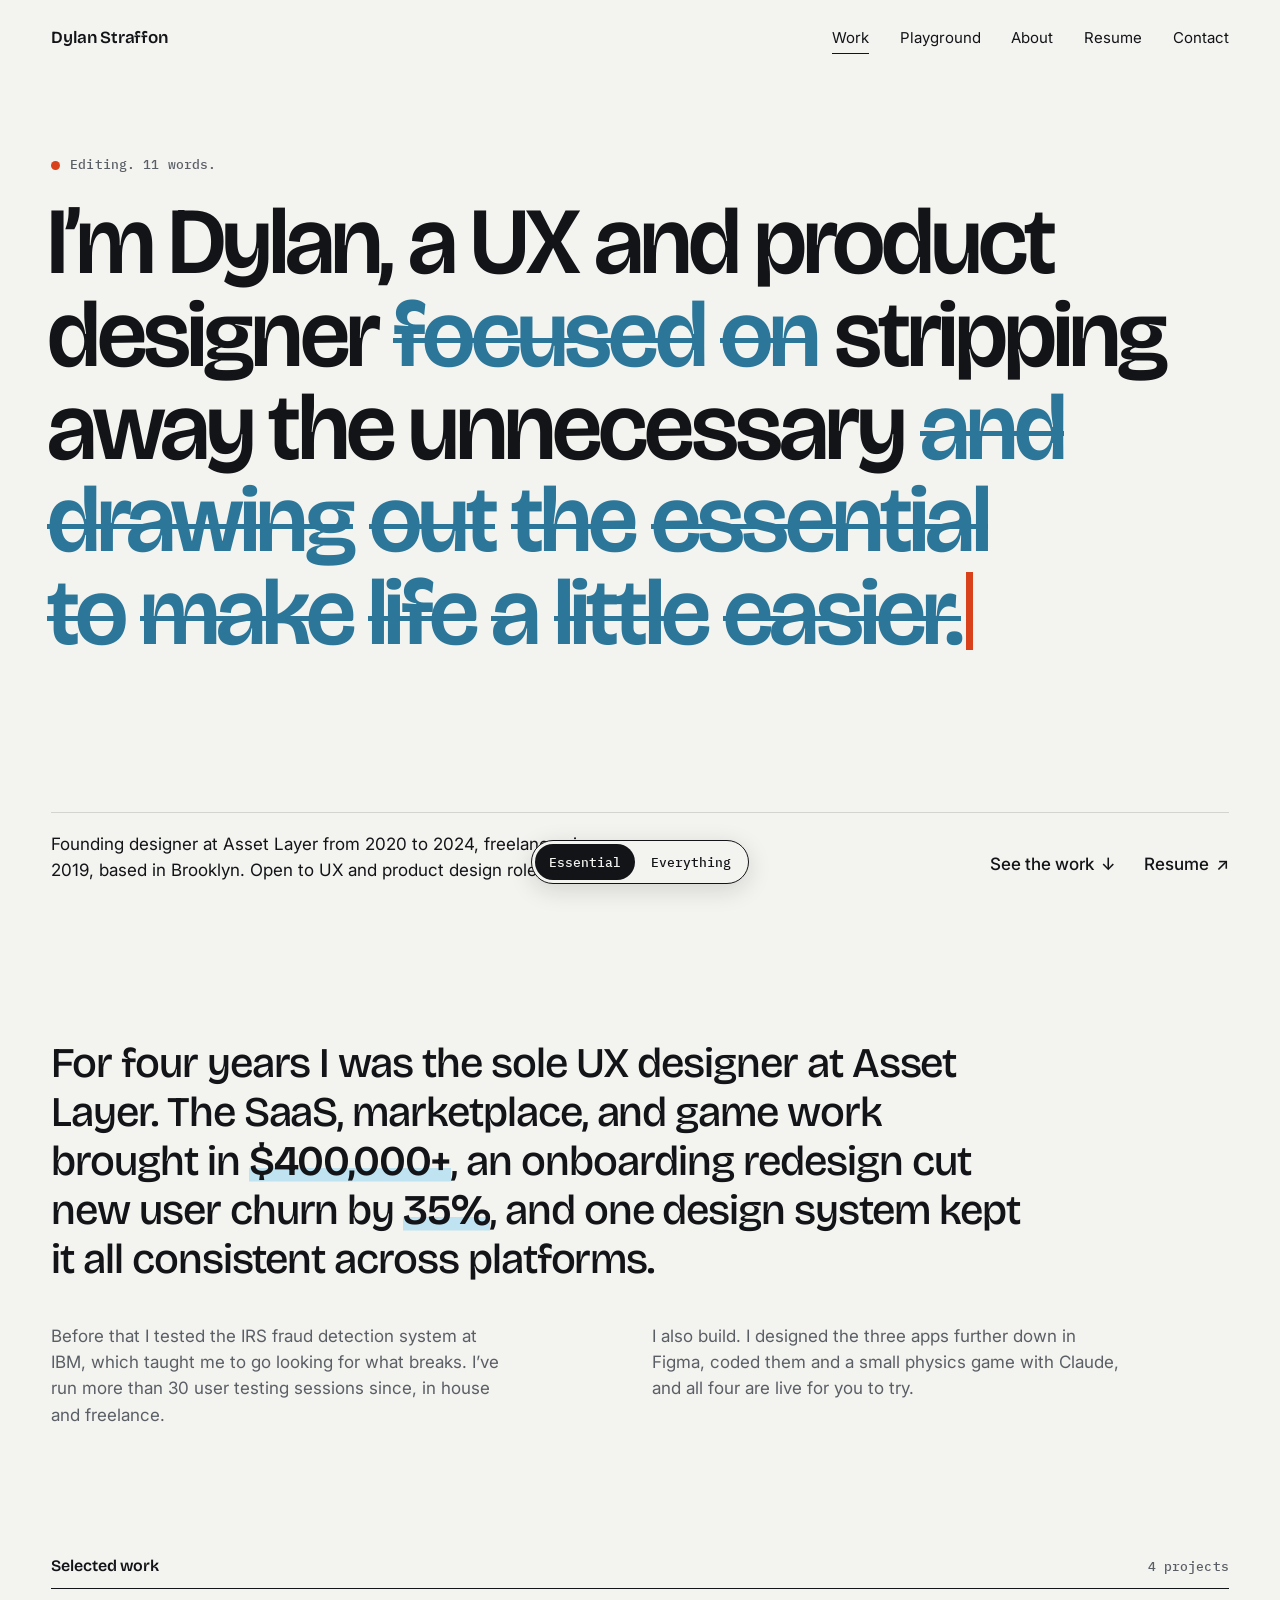
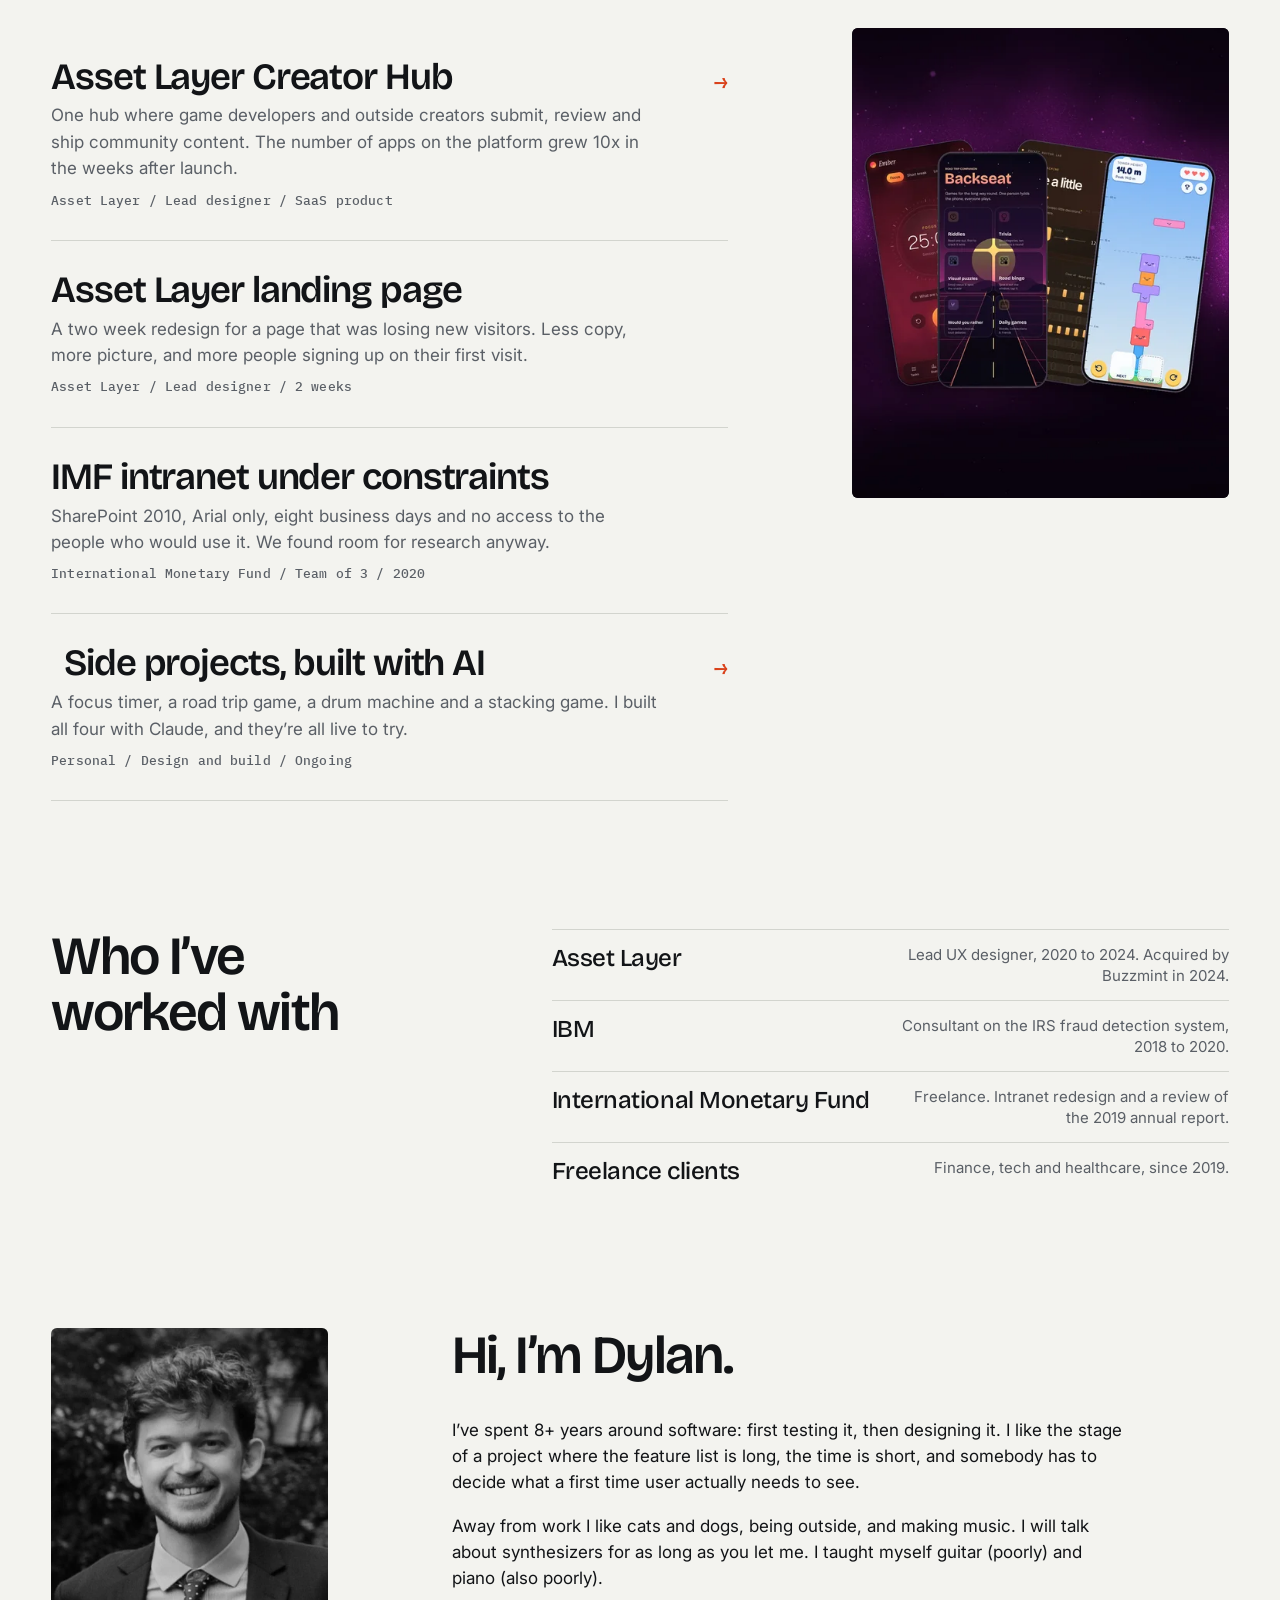
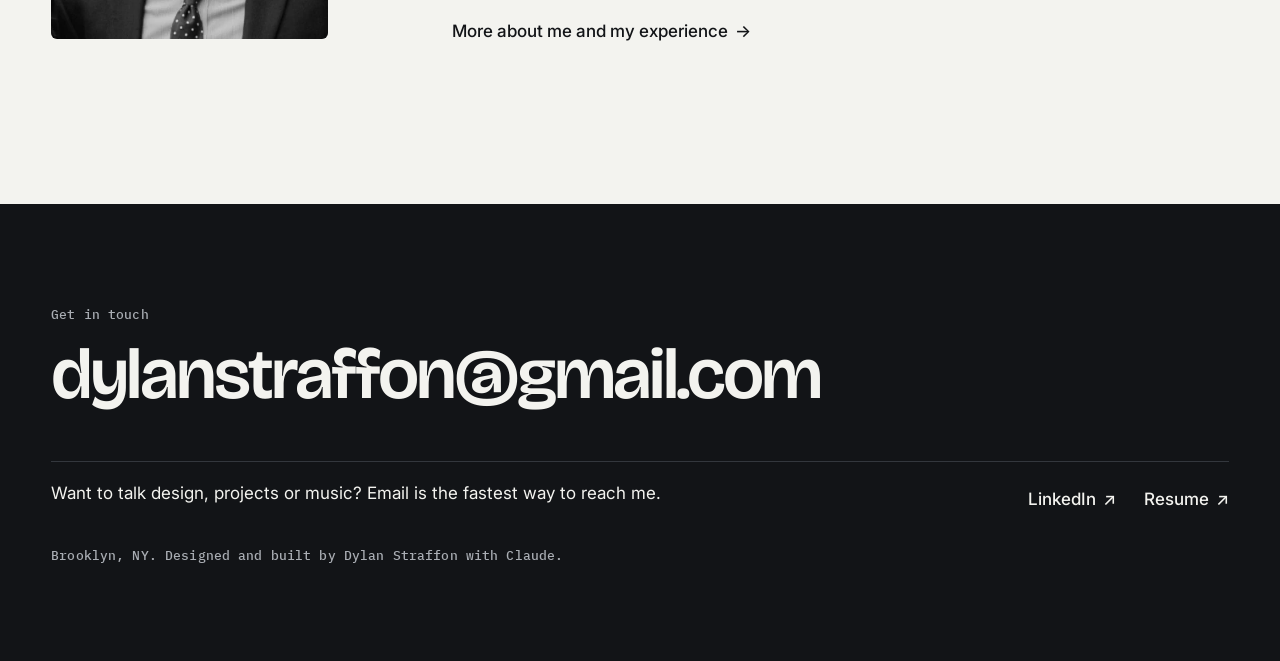
==== index.html @ 1a9aac27 "Add Wobble Tower to the home page side projects tile Rebuilt the tile on the same plum background wi" ====
<!doctype html>
<html lang="en" class="no-js">
<head>
<meta charset="utf-8">
<meta name="viewport" content="width=device-width, initial-scale=1">
<title>Dylan Straffon, UX and product designer in Brooklyn</title>
<meta name="description" content="Portfolio of Dylan Straffon, a UX and product designer in Brooklyn. Former lead designer at Asset Layer, with freelance work for the International Monetary Fund.">
<link rel="canonical" href="https://www.dylanstraffon.com/">
<meta property="og:type" content="website">
<meta property="og:title" content="Dylan Straffon, UX and product designer in Brooklyn">
<meta property="og:description" content="Portfolio of Dylan Straffon, a UX and product designer in Brooklyn. Former lead designer at Asset Layer, with freelance work for the International Monetary Fund.">
<meta property="og:url" content="https://www.dylanstraffon.com/">
<meta property="og:image" content="https://www.dylanstraffon.com/images/og/headshot.jpg">
<meta name="twitter:card" content="summary_large_image">
<meta name="theme-color" content="#F3F3EF">
<link rel="icon" href="favicon.svg" type="image/svg+xml">
<script>(function(){var d=document.documentElement,m='essential';d.classList.remove('no-js');d.classList.add('js');try{m=localStorage.getItem('detail')||m}catch(e){}d.dataset.detail=m;try{if(m==='essential'&&!matchMedia('(prefers-reduced-motion: reduce)').matches&&!sessionStorage.getItem('edited'))d.classList.add('intro')}catch(e){}})()</script>
<link rel="preconnect" href="https://fonts.googleapis.com">
<link rel="preconnect" href="https://fonts.gstatic.com" crossorigin>
<link href="https://fonts.googleapis.com/css2?family=Bricolage+Grotesque:opsz,wght@12..96,500..700&family=IBM+Plex+Mono:wght@400;500&family=Inter:wght@400;500;600&display=swap" rel="stylesheet">
<link rel="stylesheet" href="styles.css">
<script type="application/ld+json">{"@context":"https://schema.org","@type":"Person","name":"Dylan Straffon","jobTitle":"UX and Product Designer","url":"https://www.dylanstraffon.com/","address":{"@type":"PostalAddress","addressLocality":"Brooklyn","addressRegion":"NY","addressCountry":"US"},"sameAs":["https://www.linkedin.com/in/dylan-straffon/"]}</script>
</head>
<body>
<a class="skip" href="#main">Skip to content</a>
<header class="wrap top">
  <a class="brand" href="index.html">Dylan Straffon</a>
  <nav class="nav" aria-label="Main">
    <a href="index.html#work" aria-current="page">Work</a>
    <a href="playground.html">Playground</a>
    <a href="about.html">About</a>
    <a href="https://drive.google.com/file/d/1WEjNAvvvb3r5d7Brk03BjblXCN2HUyRD/view?usp=sharing" target="_blank" rel="noopener">Resume</a>
    <a href="#contact">Contact</a>
  </nav>
</header>
<main id="main">
<section class="wrap hero">
  <div class="hero-main">
    <p class="hero-note mono"><i aria-hidden="true"></i><span data-count>11 words. The first draft had 24.</span></p>
    <h1 class="hero-line"><span class="w">I’m</span> <span class="w">Dylan,</span> <span class="w">a</span> <span class="w">UX</span> <span class="w">and</span> <span class="w">product</span> <span class="w">designer</span> <span class="w cut" aria-hidden="true">focused</span> <span class="w cut" aria-hidden="true">on</span> <span class="w">stripping</span> <span class="w">away</span> <span class="w">the</span> <span class="w">unnecessary<span class="dot-short">.</span></span> <span class="w cut" aria-hidden="true">and</span> <span class="w cut" aria-hidden="true">drawing</span> <span class="w cut" aria-hidden="true">out</span> <span class="w cut" aria-hidden="true">the</span> <span class="w cut" aria-hidden="true">essential</span> <span class="w cut" aria-hidden="true">to</span> <span class="w cut" aria-hidden="true">make</span> <span class="w cut" aria-hidden="true">life</span> <span class="w cut" aria-hidden="true">a</span> <span class="w cut" aria-hidden="true">little</span> <span class="w cut" aria-hidden="true">easier.</span><span class="caret" aria-hidden="true"></span></h1>
  </div>
  <div class="hero-foot">
    <p>Founding designer at Asset Layer from 2020 to 2024, freelance since 2019, based in Brooklyn. Open to UX and product design roles.</p>
    <div class="links"><a class="lk down" href="#work">See the work <span class="ar" aria-hidden="true">↓</span></a><a class="lk" href="https://drive.google.com/file/d/1WEjNAvvvb3r5d7Brk03BjblXCN2HUyRD/view?usp=sharing" target="_blank" rel="noopener">Resume <span class="ar" aria-hidden="true">↗</span></a></div>
  </div>
</section>

<section class="wrap sec statement" aria-label="Summary">
  <div class="grid">
    <p class="rv">For four years I was the sole UX designer at Asset Layer. The SaaS, marketplace, and game work brought in <b>$400,000+</b>, an onboarding redesign cut new user churn by <b>35%</b>, and one design system kept it all consistent across platforms.</p>
    <p class="aside rv">Before that I tested the IRS fraud detection system at IBM, which taught me to go looking for what breaks. I’ve run more than 30 user testing sessions since, in house and freelance.</p>
    <p class="aside rv">I also build. I designed the three apps further down in Figma, coded them and a small physics game with Claude, and all four are live for you to try.</p>
  </div>
</section>

<section class="wrap" id="work" aria-labelledby="work-h">
  <div class="sec-head"><h2 id="work-h">Selected work</h2><span class="mono muted">4 projects</span></div>
  <div class="work">
    <ul class="work-list">
      <li class="work-item on"><a href="creator-hub.html">
        <span class="thumb cover" style="background:#0A1E22"><img src="images/home/tile-creator-hub-1050.webp" srcset="images/home/tile-creator-hub-1050.webp 1050w, images/home/tile-creator-hub.webp 2098w" sizes="(max-width:860px) 100vw, 66vw" width="2098" height="1218" alt="Creator Hub dashboard on a laptop, with a list of apps, a revenue chart and collection stats" loading="lazy" decoding="async"></span>
        <h3>Asset Layer Creator Hub</h3><span class="ar" aria-hidden="true">→</span>
        <p>One hub where game developers and outside creators submit, review and ship community content. The number of apps on the platform grew 10x in the weeks after launch.</p>
        <span class="meta mono">Asset Layer / Lead designer / SaaS product</span>
      </a></li>
      <li class="work-item"><a href="landing-page.html">
        <span class="thumb cover" style="background:#071233"><img src="images/home/tile-landing-page-1050.webp" srcset="images/home/tile-landing-page-1050.webp 1050w, images/home/tile-landing-page.webp 2098w" sizes="(max-width:860px) 100vw, 66vw" width="2098" height="1218" alt="Redesigned Asset Layer landing page on a desktop monitor, with a laptop beside it showing a feature section" loading="lazy" decoding="async"></span>
        <h3>Asset Layer landing page</h3><span class="ar" aria-hidden="true">→</span>
        <p>A two week redesign for a page that was losing new visitors. Less copy, more picture, and more people signing up on their first visit.</p>
        <span class="meta mono">Asset Layer / Lead designer / 2 weeks</span>
      </a></li>
      <li class="work-item"><a href="imf.html">
        <span class="thumb cover" style="background:#04140A"><img src="images/home/tile-imf-1050.webp" srcset="images/home/tile-imf-1050.webp 1050w, images/home/tile-imf.webp 2098w" sizes="(max-width:860px) 100vw, 66vw" width="2098" height="1218" alt="Whiteboard of green marker sketches for the intranet's home, about, and news and events pages" loading="lazy" decoding="async"></span>
        <h3>IMF intranet under constraints</h3><span class="ar" aria-hidden="true">→</span>
        <p>SharePoint 2010, Arial only, eight business days and no access to the people who would use it. We found room for research anyway.</p>
        <span class="meta mono">International Monetary Fund / Team of 3 / 2020</span>
      </a></li>
      <li class="work-item"><a href="side-projects.html">
        <span class="thumb cover" style="background:#1A0B22"><img src="images/home/tile-side-projects-1050.webp" srcset="images/home/tile-side-projects-1050.webp 1050w, images/home/tile-side-projects.webp 2098w" sizes="(max-width:860px) 100vw, 66vw" width="2098" height="1218" alt="Four phones showing Pomodoro Pal, Backseat, 808 Pocket and Wobble Tower" loading="lazy" decoding="async"></span>
        <h3>Side projects, built with AI</h3><span class="ar" aria-hidden="true">→</span>
        <p>A focus timer, a road trip game, a drum machine and a stacking game. I built all four with Claude, and they’re all live to try.</p>
        <span class="meta mono">Personal / Design and build / Ongoing</span>
      </a></li>
    </ul>
    <div class="work-stage" aria-hidden="true">
      <div class="pane on cover" style="background:#0A1E22"><img src="images/home/tile-creator-hub-1050.webp" srcset="images/home/tile-creator-hub-1050.webp 1050w, images/home/tile-creator-hub.webp 2098w" sizes="(max-width:860px) 100vw, 66vw" width="2098" height="1218" alt="" loading="lazy" decoding="async"></div>
      <div class="pane cover" style="background:#071233"><img src="images/home/tile-landing-page-1050.webp" srcset="images/home/tile-landing-page-1050.webp 1050w, images/home/tile-landing-page.webp 2098w" sizes="(max-width:860px) 100vw, 66vw" width="2098" height="1218" alt="" loading="lazy" decoding="async"></div>
      <div class="pane cover" style="background:#04140A"><img src="images/home/tile-imf-1050.webp" srcset="images/home/tile-imf-1050.webp 1050w, images/home/tile-imf.webp 2098w" sizes="(max-width:860px) 100vw, 66vw" width="2098" height="1218" alt="" loading="lazy" decoding="async"></div>
      <div class="pane cover" style="background:#1A0B22"><img src="images/home/tile-side-projects-1050.webp" srcset="images/home/tile-side-projects-1050.webp 1050w, images/home/tile-side-projects.webp 2098w" sizes="(max-width:860px) 100vw, 66vw" width="2098" height="1218" alt="" loading="lazy" decoding="async"></div>
    </div>
  </div>
</section>

<section class="wrap sec" aria-labelledby="who-h">
  <div class="clients">
    <h2 class="big rv" id="who-h">Who I’ve worked with</h2>
    <ul class="rv">
      <li>Asset Layer <span>Lead UX designer, 2020 to 2024. Acquired by Buzzmint in 2024.</span></li>
      <li>IBM <span>Consultant on the IRS fraud detection system, 2018 to 2020.</span></li>
      <li>International Monetary Fund <span>Freelance. Intranet redesign and a review of the 2019 annual report.</span></li>
      <li>Freelance clients <span>Finance, tech and healthcare, since 2019.</span></li>
    </ul>
  </div>
</section>

<section class="wrap" aria-labelledby="me-h" style="padding-bottom:clamp(40px,6vw,90px)">
  <div class="me">
    <div class="pic rv"><img src="images/about/headshot.webp" sizes="(max-width:860px) 40vw, 330px" width="422" height="474" alt="Black and white portrait of Dylan Straffon, smiling, in a jacket and tie" loading="lazy" decoding="async"></div>
    <div class="txt">
      <h2 class="big rv" id="me-h">Hi, I’m Dylan.</h2>
      <p class="rv">I’ve spent 8+ years around software: first testing it, then designing it. I like the stage of a project where the feature list is long, the time is short, and somebody has to decide what a first time user actually needs to see.</p>
      <p class="rv">Away from work I like cats and dogs, being outside, and making music. I will talk about synthesizers for as long as you let me. I taught myself guitar (poorly) and piano (also poorly).</p>
      <p class="rv" style="margin-top:1.2em"><a class="lk" href="about.html">More about me and my experience <span class="ar" aria-hidden="true">→</span></a></p>
    </div>
  </div>
</section>
</main>
<footer class="foot" id="contact">
  <div class="wrap">
    <p class="mono">Get in touch</p>
    <h2><a href="mailto:dylanstraffon@gmail.com">dylanstraffon@gmail.com</a></h2>
    <div class="foot-row">
      <p>Want to talk design, projects or music? Email is the fastest way to reach me.</p>
      <ul>
        <li><a class="lk" href="https://www.linkedin.com/in/dylan-straffon/" target="_blank" rel="noopener">LinkedIn <span class="ar" aria-hidden="true">↗</span></a></li>
        <li><a class="lk" href="https://drive.google.com/file/d/1WEjNAvvvb3r5d7Brk03BjblXCN2HUyRD/view?usp=sharing" target="_blank" rel="noopener">Resume <span class="ar" aria-hidden="true">↗</span></a></li>
      </ul>
    </div>
    <p class="mono" style="margin-top:28px">Brooklyn, NY. Designed and built by Dylan Straffon with Claude.</p>
  </div>
</footer>
<div class="detail" role="group" aria-label="How much detail to show">
  <button type="button" data-mode="essential" aria-pressed="true">Essential</button>
  <button type="button" data-mode="everything" aria-pressed="false">Everything</button>
</div>
<script src="main.js" defer></script>
</body>
</html>
---- styles.css ----
/* Dylan Straffon portfolio. Tokens first, then layout, then components. */
:root{
  --paper:#F3F3EF; --ink:#121417; --muted:#5A5F66; --line:#D2D4CE;
  --blue:#2B7699; --blue-soft:#BFE3F0; --ember:#D9411A; --ember-text:#B2330F;
  --display:"Bricolage Grotesque","Inter Display","Inter",system-ui,sans-serif;
  --body:"Inter",system-ui,-apple-system,"Segoe UI",sans-serif;
  --mono:"IBM Plex Mono","DejaVu Sans Mono",ui-monospace,Menlo,monospace;
  --ease:cubic-bezier(.2,.7,.1,1);
  --pad:clamp(20px,4vw,56px); --gap:clamp(16px,2vw,24px);
  --r:6px;
}
*,*::before,*::after{box-sizing:border-box}
html{-webkit-text-size-adjust:100%;scroll-behavior:smooth}
body{margin:0;background:var(--paper);color:var(--ink);font:400 1.0625rem/1.55 var(--body);-webkit-font-smoothing:antialiased;text-rendering:optimizeLegibility}
img{max-width:100%;height:auto;display:block}
h1,h2,h3,h4,p,ul,ol,dl,dd,figure{margin:0}
ul,ol{padding:0;list-style:none}
a{color:inherit}
button{font:inherit;color:inherit;cursor:pointer}
:focus-visible{outline:2px solid var(--ember);outline-offset:3px;border-radius:2px}
::selection{background:var(--blue-soft);color:var(--ink)}
.skip{position:absolute;left:var(--pad);top:-60px;background:var(--ink);color:var(--paper);padding:10px 14px;border-radius:var(--r);z-index:50;text-decoration:none}
.skip:focus{top:10px}
.wrap{max-width:1440px;margin:0 auto;padding-inline:var(--pad)}
.grid{display:grid;grid-template-columns:repeat(12,minmax(0,1fr));column-gap:var(--gap)}
.mono{font:500 .8125rem/1.4 var(--mono);letter-spacing:.01em}
.muted{color:var(--muted)}

/* Header */
.top{display:flex;justify-content:space-between;align-items:center;padding-block:18px;gap:16px}
.top a{text-decoration:none}
.brand{font:600 1.0625rem/1 var(--display);letter-spacing:-.01em;padding-block:8px}
.nav{display:flex;gap:clamp(14px,2.4vw,32px);font-size:.9375rem}
.nav a{position:relative;padding-block:8px}
.nav a::after,.lk::after{content:"";position:absolute;left:0;right:0;bottom:3px;height:1.5px;background:currentColor;transform:scaleX(0);transform-origin:left;transition:transform .35s var(--ease)}
.nav a:hover::after,.nav a:focus-visible::after,.nav a[aria-current="page"]::after,.lk:hover::after,.lk:focus-visible::after{transform:scaleX(1)}
.nav a:active,.lk:active{opacity:.6}

/* Links with arrow */
.lk{position:relative;display:inline-flex;gap:.4em;align-items:baseline;text-decoration:none;font-weight:500;padding-block:6px}
.lk .ar{display:inline-block;transition:transform .35s var(--ease)}
.lk:hover .ar,.lk:focus-visible .ar{transform:translate(3px,-3px)}
.lk.down:hover .ar,.lk.down:focus-visible .ar{transform:translateY(4px)}
.prose a{text-decoration:underline;text-underline-offset:3px;text-decoration-thickness:1px}
.prose a:hover{text-decoration-thickness:2px;color:var(--ember-text)}

/* Hero */
.hero{min-height:calc(100svh - 64px);display:flex;flex-direction:column;padding-bottom:28px}
.hero-main{flex:1;padding-top:clamp(28px,9vh,120px)}
.hero-note{display:flex;gap:10px;align-items:center;color:var(--muted);margin-bottom:clamp(14px,2.4vh,26px)}
.hero-note i{width:9px;height:9px;border-radius:50%;background:var(--ember);display:inline-block}
.hero-line{font:600 clamp(2.5rem,7.4vw,7rem)/.98 var(--display);letter-spacing:-.04em;max-width:15.5em;text-wrap:balance;margin-left:-.04em}
.hero-line .w{display:inline-block;white-space:pre}
.hero-line .cut{display:none;color:var(--blue);background:linear-gradient(currentColor,currentColor) no-repeat 0 56%/100% .055em}
[data-detail="everything"] .hero-line .cut,html.intro .hero-line .cut{display:inline-block}
html.intro .hero-line .cut{color:var(--ink);background-size:0 .055em;transition:color .3s var(--ease),background-size .38s var(--ease),opacity .25s linear}
html.intro .hero-line .cut.struck{color:var(--blue);background-size:100% .055em}
html.intro .hero-line .cut.gone{opacity:0}
.caret{display:inline-block;width:.07em;height:.82em;background:var(--ember);margin-left:.06em;vertical-align:-.06em;animation:blink 1.1s steps(1) infinite}
@keyframes blink{50%{opacity:0}}
.hero-foot{display:grid;grid-template-columns:repeat(12,minmax(0,1fr));column-gap:var(--gap);align-items:end;border-top:1px solid var(--line);padding-top:18px}
.hero-foot p{grid-column:1/span 6;max-width:34em}
.hero-foot .links{grid-column:9/-1;display:flex;gap:28px;justify-content:flex-end}

/* Section scaffolding */
.sec{padding-block:clamp(64px,10vw,150px)}
.sec-head{display:flex;justify-content:space-between;align-items:baseline;border-bottom:1px solid var(--ink);padding-bottom:12px;margin-bottom:clamp(20px,3vw,40px)}
.sec-head h2{font:600 1rem/1.2 var(--display);letter-spacing:-.005em}
h2.big,.big{font:600 clamp(1.9rem,4.2vw,3.6rem)/1.04 var(--display);letter-spacing:-.03em;text-wrap:balance}

/* Statement */
.statement p{grid-column:1/span 10;font:500 clamp(1.5rem,3.3vw,3rem)/1.16 var(--display);letter-spacing:-.025em;text-wrap:pretty}
.statement b{font-weight:600;background:linear-gradient(var(--blue-soft),var(--blue-soft)) no-repeat 0 88%/100% .32em}
.statement .aside{grid-column:1/span 5;margin-top:clamp(24px,3vw,44px);font:400 1.0625rem/1.55 var(--body);letter-spacing:0;color:var(--muted)}
.statement .aside + .aside{grid-column:7/span 5}

/* Work index */
.work{display:grid;grid-template-columns:repeat(12,minmax(0,1fr));column-gap:var(--gap)}
.work-list{grid-column:1/span 7}
.work-item{border-bottom:1px solid var(--line)}
.work-item a{display:grid;grid-template-columns:1fr auto;gap:6px 20px;padding:clamp(18px,2.4vw,30px) 0;text-decoration:none;align-items:baseline}
.work-item h3{font:600 clamp(1.5rem,2.9vw,2.5rem)/1.05 var(--display);letter-spacing:-.03em;transition:transform .45s var(--ease)}
.work-item .ar{font:500 1.4rem/1 var(--display);opacity:0;transform:translate(-10px,6px);transition:transform .45s var(--ease),opacity .3s linear;color:var(--ember)}
.work-item p{grid-column:1/-1;color:var(--muted);max-width:36em}
.work-item .meta{grid-column:1/-1;color:var(--muted);margin-top:4px}
.work-item a:hover h3,.work-item a:focus-visible h3,.work-item.on h3{transform:translateX(.35em)}
.work-item a:hover .ar,.work-item a:focus-visible .ar,.work-item.on .ar{opacity:1;transform:none}
.work-item a:active h3{transform:translateX(.2em)}
.work-item .thumb{display:none}
.work-stage{grid-column:9/-1;position:sticky;top:24px;align-self:start;aspect-ratio:4/5;border-radius:var(--r);overflow:hidden;background:var(--ink)}
.work-stage .pane{position:absolute;inset:0;display:grid;place-items:center;padding:9%;clip-path:inset(100% 0 0 0);transition:clip-path .6s var(--ease)}
.work-stage .pane.on{clip-path:inset(0);z-index:1}
.work-stage .pane.cover{padding:0}
.work-stage .pane.cover img{width:100%;height:100%;object-fit:cover}
.work-stage img{max-height:100%;width:auto;object-fit:contain;transform:scale(1.06);transition:transform .9s var(--ease)}
.work-stage .pane.on img{transform:none}

/* Clients */
.clients{display:grid;grid-template-columns:repeat(12,minmax(0,1fr));column-gap:var(--gap);row-gap:20px}
.clients h2{grid-column:1/span 4}
.clients ul{grid-column:6/-1}
.clients li{display:flex;justify-content:space-between;gap:20px;border-top:1px solid var(--line);padding:14px 0;font:500 clamp(1.15rem,1.9vw,1.6rem)/1.2 var(--display);letter-spacing:-.02em}
.clients li span{font:400 .9375rem/1.4 var(--body);letter-spacing:0;color:var(--muted);text-align:right;max-width:22em}

/* About teaser */
.me{display:grid;grid-template-columns:repeat(12,minmax(0,1fr));column-gap:var(--gap);align-items:start}
.me .pic{grid-column:1/span 3;border-radius:var(--r);overflow:hidden;background:var(--line)}
.me .pic img{width:100%;filter:grayscale(1)}
.me .txt{grid-column:5/span 7}
.me .txt p + p{margin-top:1em}
.me .txt .big{margin-bottom:.6em}

/* Footer */
.foot{background:var(--ink);color:var(--paper);padding-block:clamp(56px,8vw,120px) 96px;margin-top:clamp(40px,6vw,90px)}
.foot .mono{color:#A9ADB3}
.foot h2{font:600 clamp(1.6rem,5.6vw,5rem)/1 var(--display);letter-spacing:-.04em;margin:14px 0 clamp(28px,4vw,56px)}
.foot h2 a{text-decoration:none;background:linear-gradient(var(--ember),var(--ember)) no-repeat 0 100%/0 .06em;transition:background-size .55s var(--ease);overflow-wrap:anywhere}
.foot h2 a:hover,.foot h2 a:focus-visible{background-size:100% .06em}
.foot-row{display:flex;flex-wrap:wrap;gap:12px 32px;justify-content:space-between;border-top:1px solid #33373D;padding-top:18px}
.foot-row ul{display:flex;flex-wrap:wrap;gap:8px 28px}
.foot :focus-visible{outline-color:#FF7A52}

/* Detail switch (the one control that carries the concept) */
.detail{position:fixed;right:16px;bottom:16px;z-index:40;display:flex;align-items:center;gap:2px;background:var(--paper);border:1px solid var(--ink);border-radius:999px;padding:3px;box-shadow:0 6px 24px rgba(18,20,23,.14)}
.no-js .detail,.no-js [data-set-detail]{display:none}
.detail button{border:0;background:none;border-radius:999px;padding:9px 14px;font:500 .8125rem/1 var(--mono);min-height:36px;transition:background-color .25s var(--ease),color .25s var(--ease),transform .2s var(--ease)}
.detail button[aria-pressed="true"]{background:var(--ink);color:var(--paper)}
.detail button:hover:not([aria-pressed="true"]){background:var(--blue-soft)}
.detail button:active{transform:scale(.96)}
[data-detail="essential"] [data-full]{display:none}
.full-in{animation:fullin .5s var(--ease) both}
@keyframes fullin{from{opacity:0;translate:0 14px}}
.more{display:none;margin-top:clamp(36px,5vw,72px);border-top:1px solid var(--ink);padding-top:18px;justify-content:space-between;align-items:center;gap:20px;flex-wrap:wrap}
[data-detail="essential"] .more{display:flex}
.btn{display:inline-flex;align-items:center;gap:.6em;border:1px solid var(--ink);background:var(--ink);color:var(--paper);border-radius:999px;padding:13px 20px;font-weight:500;text-decoration:none;position:relative;overflow:hidden;isolation:isolate;transition:color .35s var(--ease)}
.btn::before{content:"";position:absolute;inset:0;background:var(--paper);transform:translateY(101%);transition:transform .4s var(--ease);z-index:-1}
.btn:hover,.btn:focus-visible{color:var(--ink)}
.btn:hover::before,.btn:focus-visible::before{transform:none}
.btn:active{transform:scale(.98)}

/* Case study */
.case-head{padding-top:clamp(28px,6vw,84px)}
.crumb{color:var(--muted);text-decoration:none;display:inline-block;padding-block:6px}
.crumb:hover{color:var(--ink)}
.case-head h1{font:600 clamp(2.3rem,6.2vw,5.6rem)/.98 var(--display);letter-spacing:-.04em;max-width:14em;text-wrap:balance;margin:10px 0 18px -.04em}
.deck{font:400 clamp(1.15rem,1.8vw,1.5rem)/1.35 var(--body);color:var(--muted);max-width:32em}
.facts{display:grid;grid-template-columns:repeat(4,minmax(0,1fr));column-gap:var(--gap);row-gap:16px;border-top:1px solid var(--ink);margin-top:clamp(28px,4vw,56px);padding-top:14px}
.facts dt{font:500 .8125rem/1.4 var(--mono);color:var(--muted);margin-bottom:4px}
.facts dd{font-size:.9688rem;line-height:1.45}
.plate{border-radius:var(--r);overflow:hidden;margin-top:clamp(28px,4vw,56px);display:grid;place-items:center;padding:clamp(20px,6vw,90px)}
.plate.flush{padding:0}
.plate img{width:100%}
.short{display:grid;grid-template-columns:repeat(12,minmax(0,1fr));column-gap:var(--gap);row-gap:0}
.short > h2{grid-column:1/-1}
.short .row{grid-column:1/-1;display:grid;grid-template-columns:subgrid;border-top:1px solid var(--line);padding-block:clamp(18px,2.4vw,30px)}
.short .row h3{grid-column:1/span 3;font:500 .8125rem/1.5 var(--mono);color:var(--muted);padding-top:.35em}
.short .row p{grid-column:5/span 7;font-size:clamp(1.0625rem,1.45vw,1.3rem);line-height:1.5}
.short .row.result p{font:500 clamp(1.4rem,2.6vw,2.3rem)/1.15 var(--display);letter-spacing:-.025em}
.chapter{display:grid;grid-template-columns:repeat(12,minmax(0,1fr));column-gap:var(--gap);padding-top:clamp(48px,7vw,104px)}
.chapter > h2{grid-column:1/span 4;font:600 clamp(1.5rem,2.6vw,2.2rem)/1.08 var(--display);letter-spacing:-.03em;text-wrap:balance;margin-bottom:18px}
.chapter > .prose{grid-column:5/span 7}
.chapter > figure,.chapter > .pair{grid-column:1/-1;margin-top:clamp(24px,3.4vw,48px)}
.chapter > figure.narrow{grid-column:5/span 7}
.prose p + p,.prose ul + p,.prose p + ul,.prose h3 + p,.prose h3 + ul{margin-top:.9em}
.prose h3{font:600 1.1875rem/1.25 var(--display);letter-spacing:-.015em;margin-top:1.7em}
.prose ul li{position:relative;padding-left:1.25em;margin-top:.4em}
.prose ul li::before{content:"";position:absolute;left:0;top:.72em;width:.6em;height:1.5px;background:var(--ember)}
figure img{border-radius:var(--r);border:1px solid var(--line);background:#fff;width:100%}
figure.bare img{border:0;background:none}
figure.pad{--fp:clamp(10px,2.2vw,32px)}
figure.pad img{box-sizing:content-box;padding:var(--fp);width:calc(100% - 2*var(--fp) - 2px)}
figcaption{font:400 .8125rem/1.45 var(--mono);color:var(--muted);margin-top:10px;max-width:60em}
.pair{display:grid;grid-template-columns:1fr 1fr;gap:var(--gap)}
.tall{max-height:78vh;overflow:auto;border-radius:var(--r);border:1px solid var(--line);overscroll-behavior:contain}
.tall img{border:0;border-radius:0}
.next{display:flex;justify-content:space-between;align-items:baseline;gap:20px;flex-wrap:wrap;border-top:1px solid var(--ink);margin-top:clamp(56px,8vw,120px);padding-top:16px;text-decoration:none}
.next strong{font:600 clamp(1.6rem,4vw,3.4rem)/1.05 var(--display);letter-spacing:-.03em;transition:transform .45s var(--ease);display:inline-block}
.next:hover strong,.next:focus-visible strong{transform:translateX(.3em)}
.next:active strong{transform:translateX(.15em)}

/* Side projects */
.proj{display:grid;grid-template-columns:repeat(12,minmax(0,1fr));column-gap:var(--gap);padding-top:clamp(48px,7vw,104px);align-items:center}
.proj .shot{grid-column:1/span 7;border-radius:var(--r);padding:clamp(18px,4vw,56px);display:grid;place-items:center}
.proj .shot img{max-height:560px;width:auto}
.proj .body{grid-column:9/-1}
.proj:nth-of-type(even) .shot{grid-column:6/-1;order:2}
.proj:nth-of-type(even) .body{grid-column:1/span 4}
.proj h2{font:600 clamp(1.7rem,3vw,2.6rem)/1.05 var(--display);letter-spacing:-.03em;margin-bottom:4px}
.proj .tag{color:var(--muted);margin-bottom:14px}
.proj .links{display:flex;gap:24px;margin-top:16px;flex-wrap:wrap}

/* About */
.xp{border-top:1px solid var(--line);display:grid;grid-template-columns:repeat(12,minmax(0,1fr));column-gap:var(--gap);padding-block:clamp(18px,2.4vw,28px)}
.xp .when{grid-column:1/span 3;color:var(--muted);padding-top:.3em}
.xp .what{grid-column:5/span 7}
.xp h3{font:600 clamp(1.2rem,1.9vw,1.6rem)/1.15 var(--display);letter-spacing:-.02em}
.xp .role{color:var(--muted);margin-bottom:8px}
.skills{display:grid;grid-template-columns:repeat(12,minmax(0,1fr));column-gap:var(--gap)}
.skills div{grid-column:span 4;border-top:1px solid var(--line);padding-block:14px 22px}
.skills h3{font:500 .8125rem/1.5 var(--mono);color:var(--muted);margin-bottom:6px}

/* 404 */
.lost{min-height:calc(100svh - 64px);display:flex;flex-direction:column;justify-content:center;padding-bottom:12vh}
.lost h1{font:600 clamp(2.4rem,7vw,6.4rem)/.98 var(--display);letter-spacing:-.04em;max-width:13em}
.lost h1 s{color:var(--blue);text-decoration-thickness:.055em}
.lost p{margin-top:22px;max-width:30em;color:var(--muted)}
.lost .lk{margin-top:18px}

/* Reveal */
.js .rv{opacity:0;translate:0 18px;transition:opacity .7s var(--ease),translate .7s var(--ease)}
.js .rv.in{opacity:1;translate:none}

/* View transitions between pages */
@view-transition{navigation:auto}
::view-transition-old(root){animation:.22s var(--ease) both vt-out}
::view-transition-new(root){animation:.4s var(--ease) both vt-in}
@keyframes vt-out{to{opacity:0;translate:0 -10px}}
@keyframes vt-in{from{opacity:0;translate:0 14px}}

@media (max-width:860px){
  body{font-size:1rem}
  .nav{font-size:.9375rem}
  .hero{min-height:calc(92svh - 64px)}
  .hero-foot p,.hero-foot .links{grid-column:1/-1}
  .hero-foot .links{justify-content:flex-start;margin-top:10px}
  .statement p,.statement .aside,.statement .aside + .aside{grid-column:1/-1}
  .work-list{grid-column:1/-1}
  .work-stage{display:none}
  .work-item .thumb{display:grid;place-items:center;grid-column:1/-1;aspect-ratio:16/10;border-radius:var(--r);overflow:hidden;margin-bottom:12px;padding:7%}
  .work-item .thumb.cover{padding:0}
  .work-item .thumb img{max-height:100%;width:auto;object-fit:contain}
  .work-item .thumb.cover img{width:100%;height:100%;object-fit:cover}
  .work-item a{padding-block:22px}
  .work-item .ar{opacity:1;transform:none}
  .clients h2,.clients ul{grid-column:1/-1}
  .clients li{flex-direction:column;gap:2px}
  .clients li span{text-align:left}
  .me .pic{grid-column:1/span 5;margin-bottom:22px}
  .me .txt{grid-column:1/-1}
  .facts{grid-template-columns:1fr 1fr}
  .short .row h3,.short .row p{grid-column:1/-1}
  .short .row h3{margin-bottom:6px}
  .chapter > h2,.chapter > .prose,.chapter > figure.narrow{grid-column:1/-1}
  .pair{grid-template-columns:1fr}
  .proj .shot,.proj .body,.proj:nth-of-type(even) .shot,.proj:nth-of-type(even) .body{grid-column:1/-1;order:0}
  .proj .body{margin-top:18px}
  .xp .when,.xp .what{grid-column:1/-1}
  .skills div{grid-column:1/-1}
  .detail{right:50%;transform:translateX(50%)}
}
@media (prefers-reduced-motion:reduce){
  html{scroll-behavior:auto}
  *,*::before,*::after{animation:none!important;transition-duration:.01ms!important}
  .js .rv{opacity:1;translate:none}
  ::view-transition-old(root),::view-transition-new(root){animation:none}
}

/* Late additions */
[data-detail="everything"] .dot-short,html.intro .dot-short{display:none}
.chapter > .prose.sub{grid-column:5/span 7;margin-top:clamp(28px,4vw,56px)}
.prose.sub h3:first-child{margin-top:0}
.chapter > figure.phone{grid-column:5/span 3}
@media (max-width:860px){
  .chapter > .prose.sub{grid-column:1/-1}
  .chapter > figure.phone{grid-column:1/span 8}
}
.detail{right:50%;transform:translateX(50%)}
.work-stage .pane{padding:6%}
@media (max-width:860px){
  .hero{min-height:0}
  .hero-main{padding-bottom:64px}
}
@media (max-width:520px){
  .nav a[href*="drive.google"]{display:none}
}
[data-detail="everything"] [data-short]{display:none}
@media (max-width:860px){ .work-item.on h3,.work-item a:hover h3{transform:none} }

/* Playground: a grid of live pieces. Each loads only when asked, so nothing moves until the reader presses play. */
.toy-intro{margin-top:14px;max-width:32em}
.no-js .js-only{display:none}
.toys{display:grid;grid-template-columns:repeat(2,minmax(0,1fr));gap:clamp(40px,5vw,72px) var(--gap);padding-top:clamp(40px,6vw,88px)}
.toy-frame{position:relative;aspect-ratio:16/10;border:1px solid var(--line);border-radius:var(--r);overflow:hidden;display:grid;place-items:center}
.toy-frame img{width:100%;height:100%;object-fit:cover}
.toy-frame iframe{position:absolute;inset:0;width:100%;height:100%;border:0;background:#fff}
.toy-body{margin-top:16px}
.toy h2{font:600 clamp(1.4rem,2.2vw,1.9rem)/1.08 var(--display);letter-spacing:-.025em;text-wrap:balance}
.toy-body > p{margin-top:8px;color:var(--muted);max-width:34em}
.toy .links{display:flex;gap:24px;margin-top:10px;flex-wrap:wrap}
button.lk{border:0;background:none;padding-inline:0}
.lk[hidden]{display:none}
@media (max-width:860px){ .toys{grid-template-columns:1fr} }
/* On small screens the pieces open in their own tab; a 16:10 frame is too cramped to play in. */
@media (max-width:600px){ .toy .play,.toy-intro{display:none!important} }
/* Five nav links: keep the name on one line at phone width. */
.brand{white-space:nowrap}
@media (max-width:420px){ .nav{gap:14px} .nav a[href="#contact"]{display:none} }
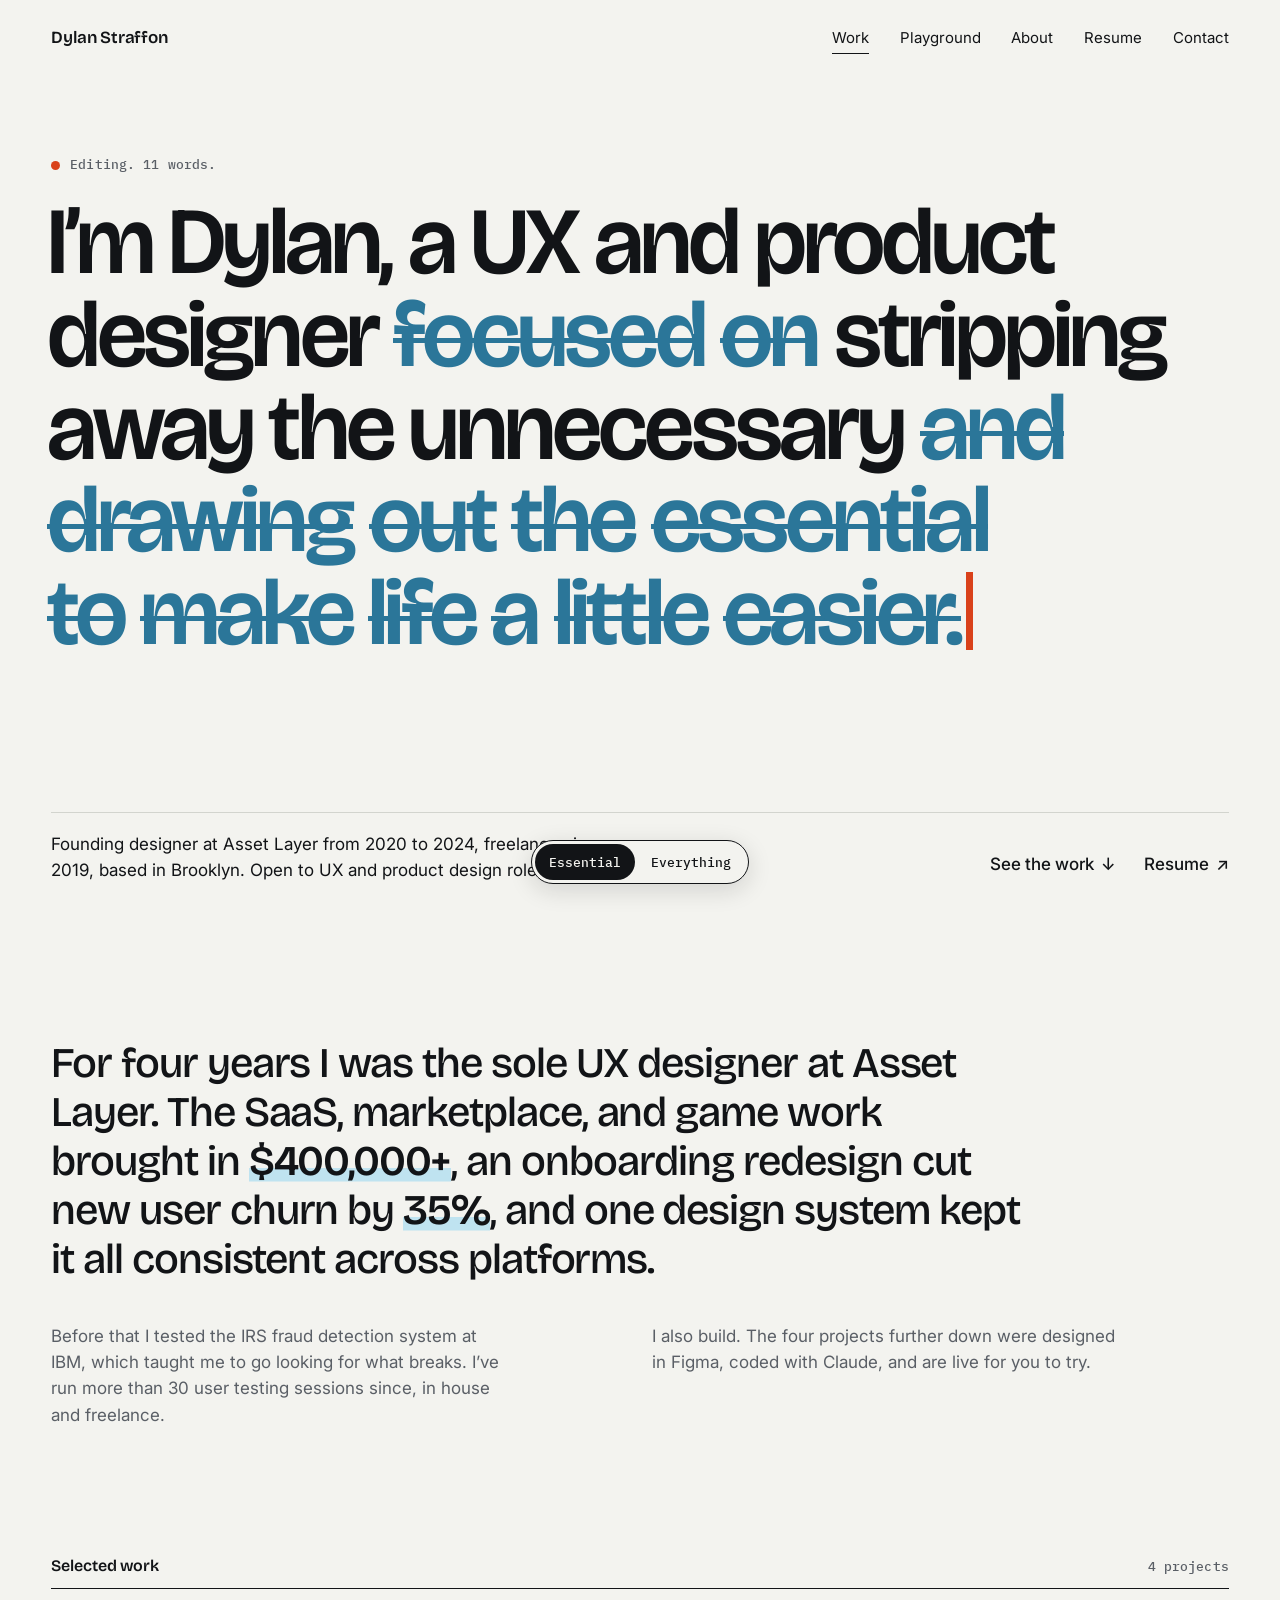
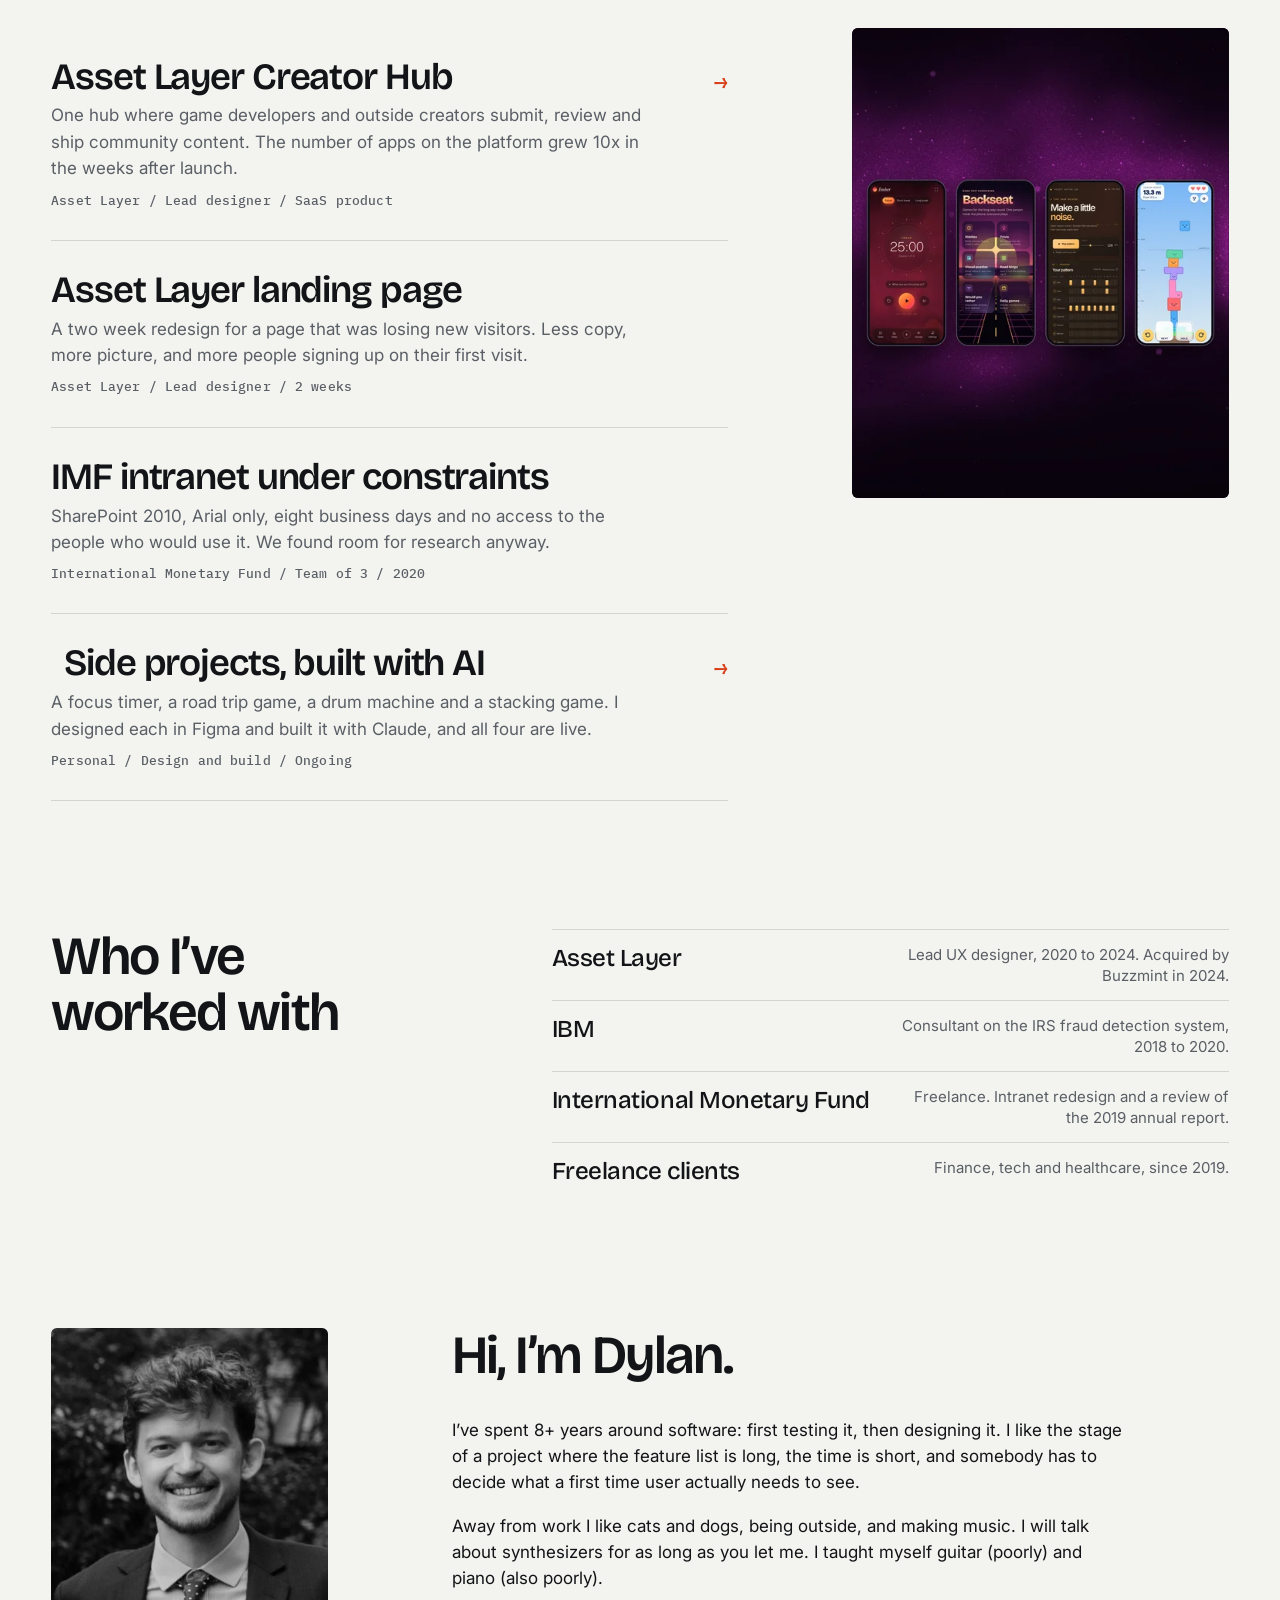
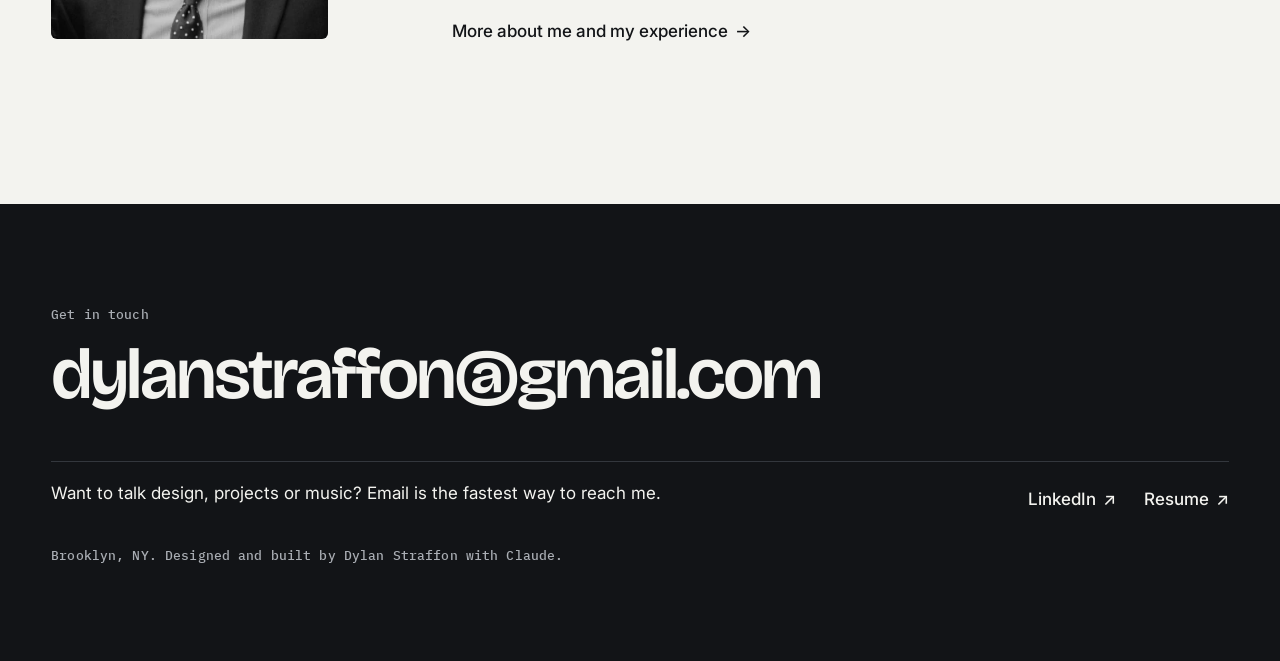
==== commit ccf16e57: "Flat row on the side projects tile and a Wobble Tower Figma link Home tile now shows the four phones" ====
--- a/index.html
+++ b/index.html
@@ -49,7 +49,7 @@
   <div class="grid">
     <p class="rv">For four years I was the sole UX designer at Asset Layer. The SaaS, marketplace, and game work brought in <b>$400,000+</b>, an onboarding redesign cut new user churn by <b>35%</b>, and one design system kept it all consistent across platforms.</p>
     <p class="aside rv">Before that I tested the IRS fraud detection system at IBM, which taught me to go looking for what breaks. I’ve run more than 30 user testing sessions since, in house and freelance.</p>
-    <p class="aside rv">I also build. I designed the three apps further down in Figma, coded them and a small physics game with Claude, and all four are live for you to try.</p>
+    <p class="aside rv">I also build. The four projects further down were designed in Figma, coded with Claude, and are live for you to try.</p>
   </div>
 </section>
 
@@ -78,7 +78,7 @@
       <li class="work-item"><a href="side-projects.html">
         <span class="thumb cover" style="background:#1A0B22"><img src="images/home/tile-side-projects-1050.webp" srcset="images/home/tile-side-projects-1050.webp 1050w, images/home/tile-side-projects.webp 2098w" sizes="(max-width:860px) 100vw, 66vw" width="2098" height="1218" alt="Four phones showing Pomodoro Pal, Backseat, 808 Pocket and Wobble Tower" loading="lazy" decoding="async"></span>
         <h3>Side projects, built with AI</h3><span class="ar" aria-hidden="true">→</span>
-        <p>A focus timer, a road trip game, a drum machine and a stacking game. I built all four with Claude, and they’re all live to try.</p>
+        <p>A focus timer, a road trip game, a drum machine and a stacking game. I designed each in Figma and built it with Claude, and all four are live.</p>
         <span class="meta mono">Personal / Design and build / Ongoing</span>
       </a></li>
     </ul>
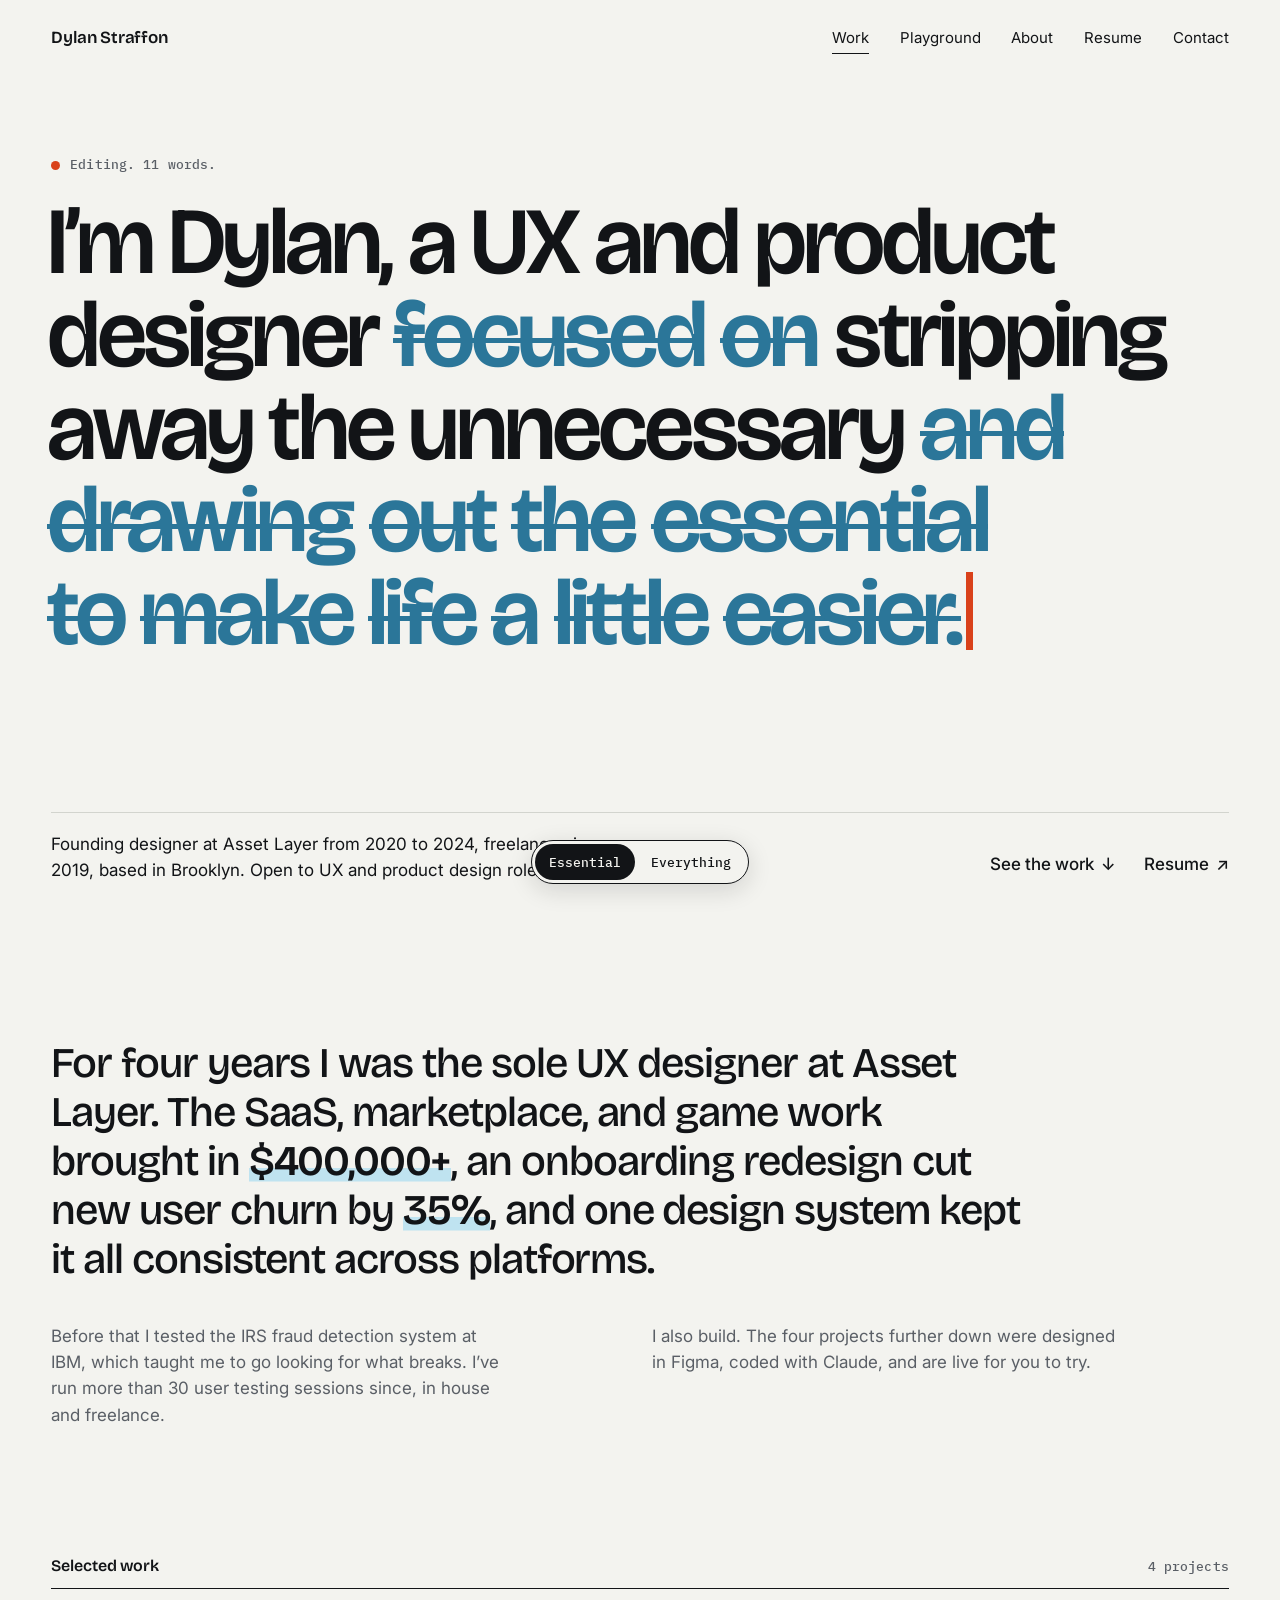
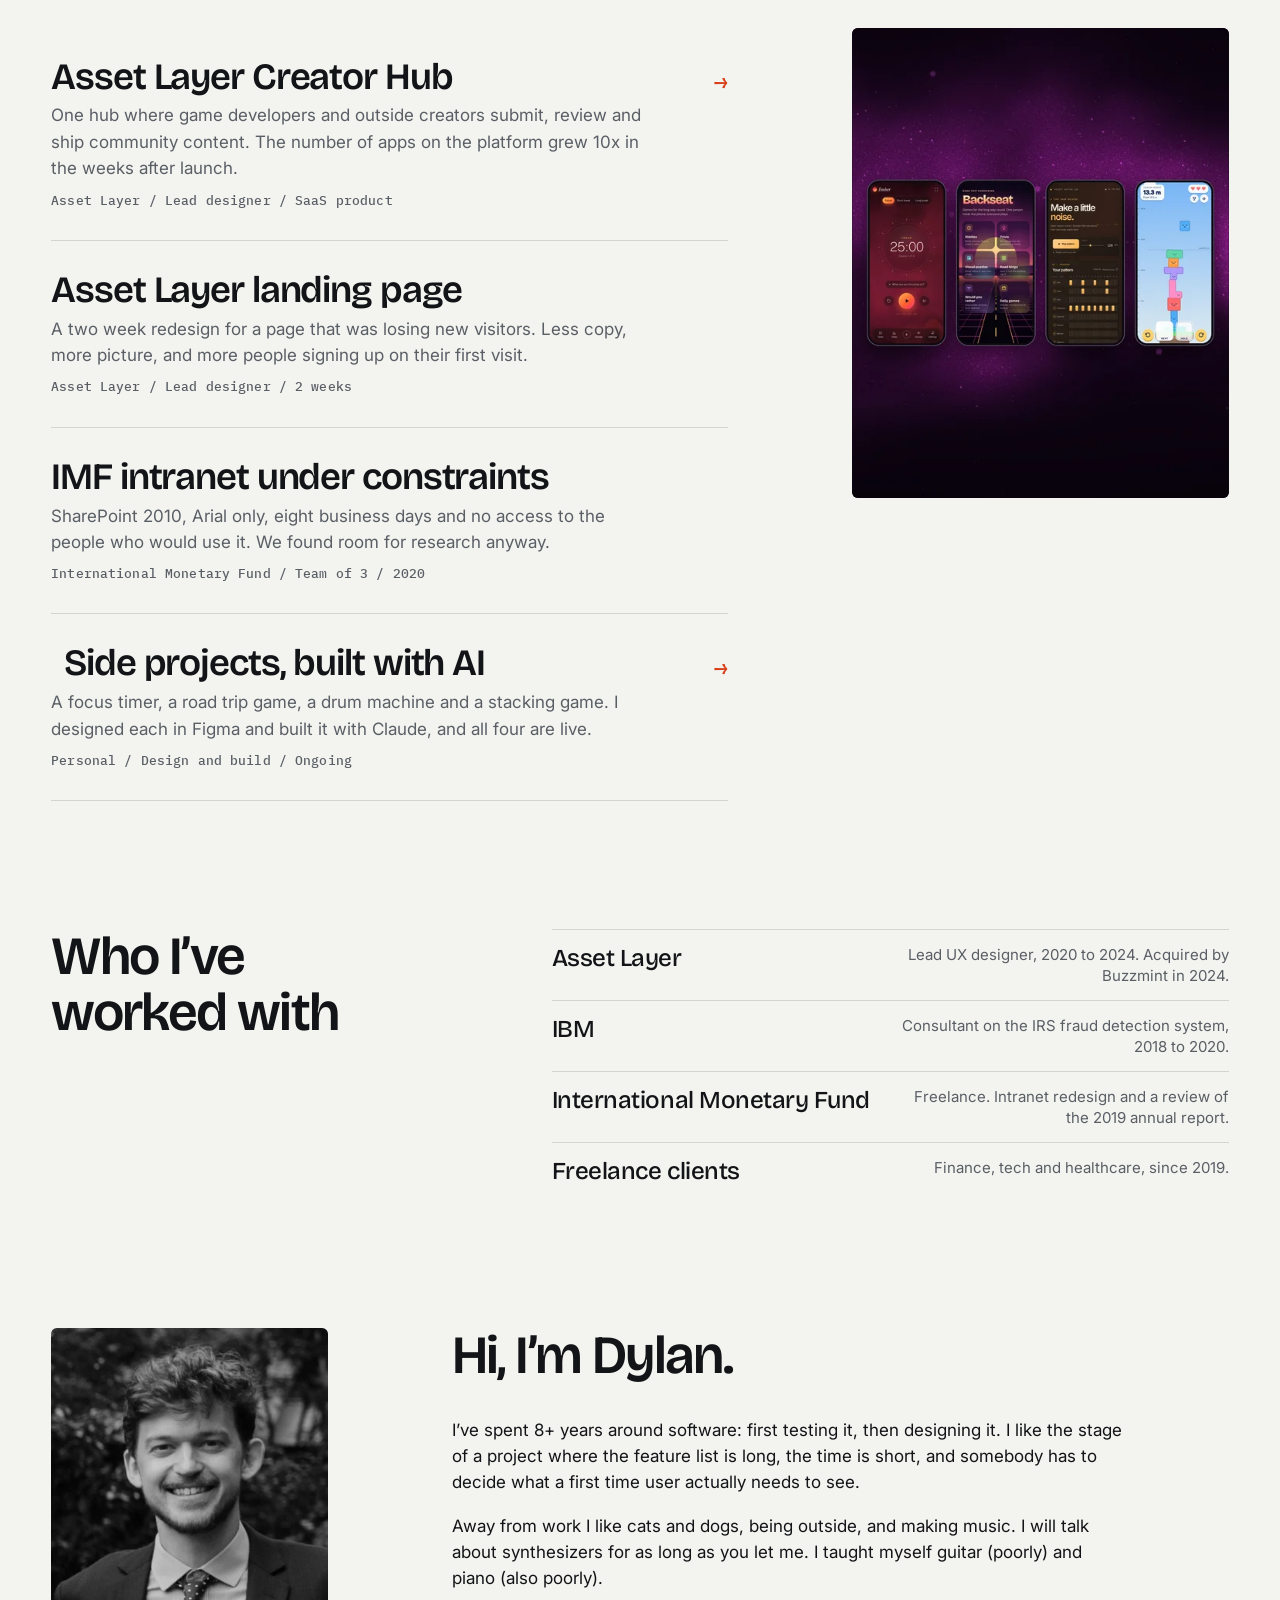
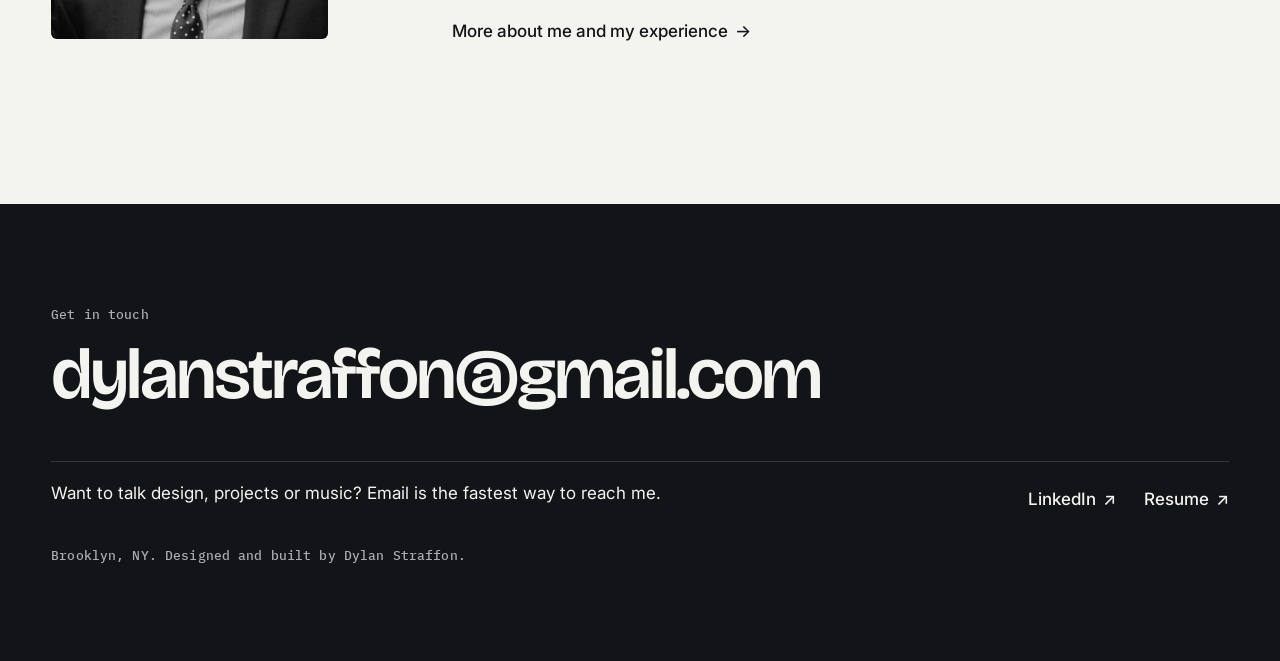
==== commit b1b36648: "Drop "with Claude" from the footer on every page Co-Authored-By: Claude Opus 5.5 <noreply@anthropic." ====
--- a/index.html
+++ b/index.html
@@ -126,7 +126,7 @@
         <li><a class="lk" href="https://drive.google.com/file/d/1WEjNAvvvb3r5d7Brk03BjblXCN2HUyRD/view?usp=sharing" target="_blank" rel="noopener">Resume <span class="ar" aria-hidden="true">↗</span></a></li>
       </ul>
     </div>
-    <p class="mono" style="margin-top:28px">Brooklyn, NY. Designed and built by Dylan Straffon with Claude.</p>
+    <p class="mono" style="margin-top:28px">Brooklyn, NY. Designed and built by Dylan Straffon.</p>
   </div>
 </footer>
 <div class="detail" role="group" aria-label="How much detail to show">
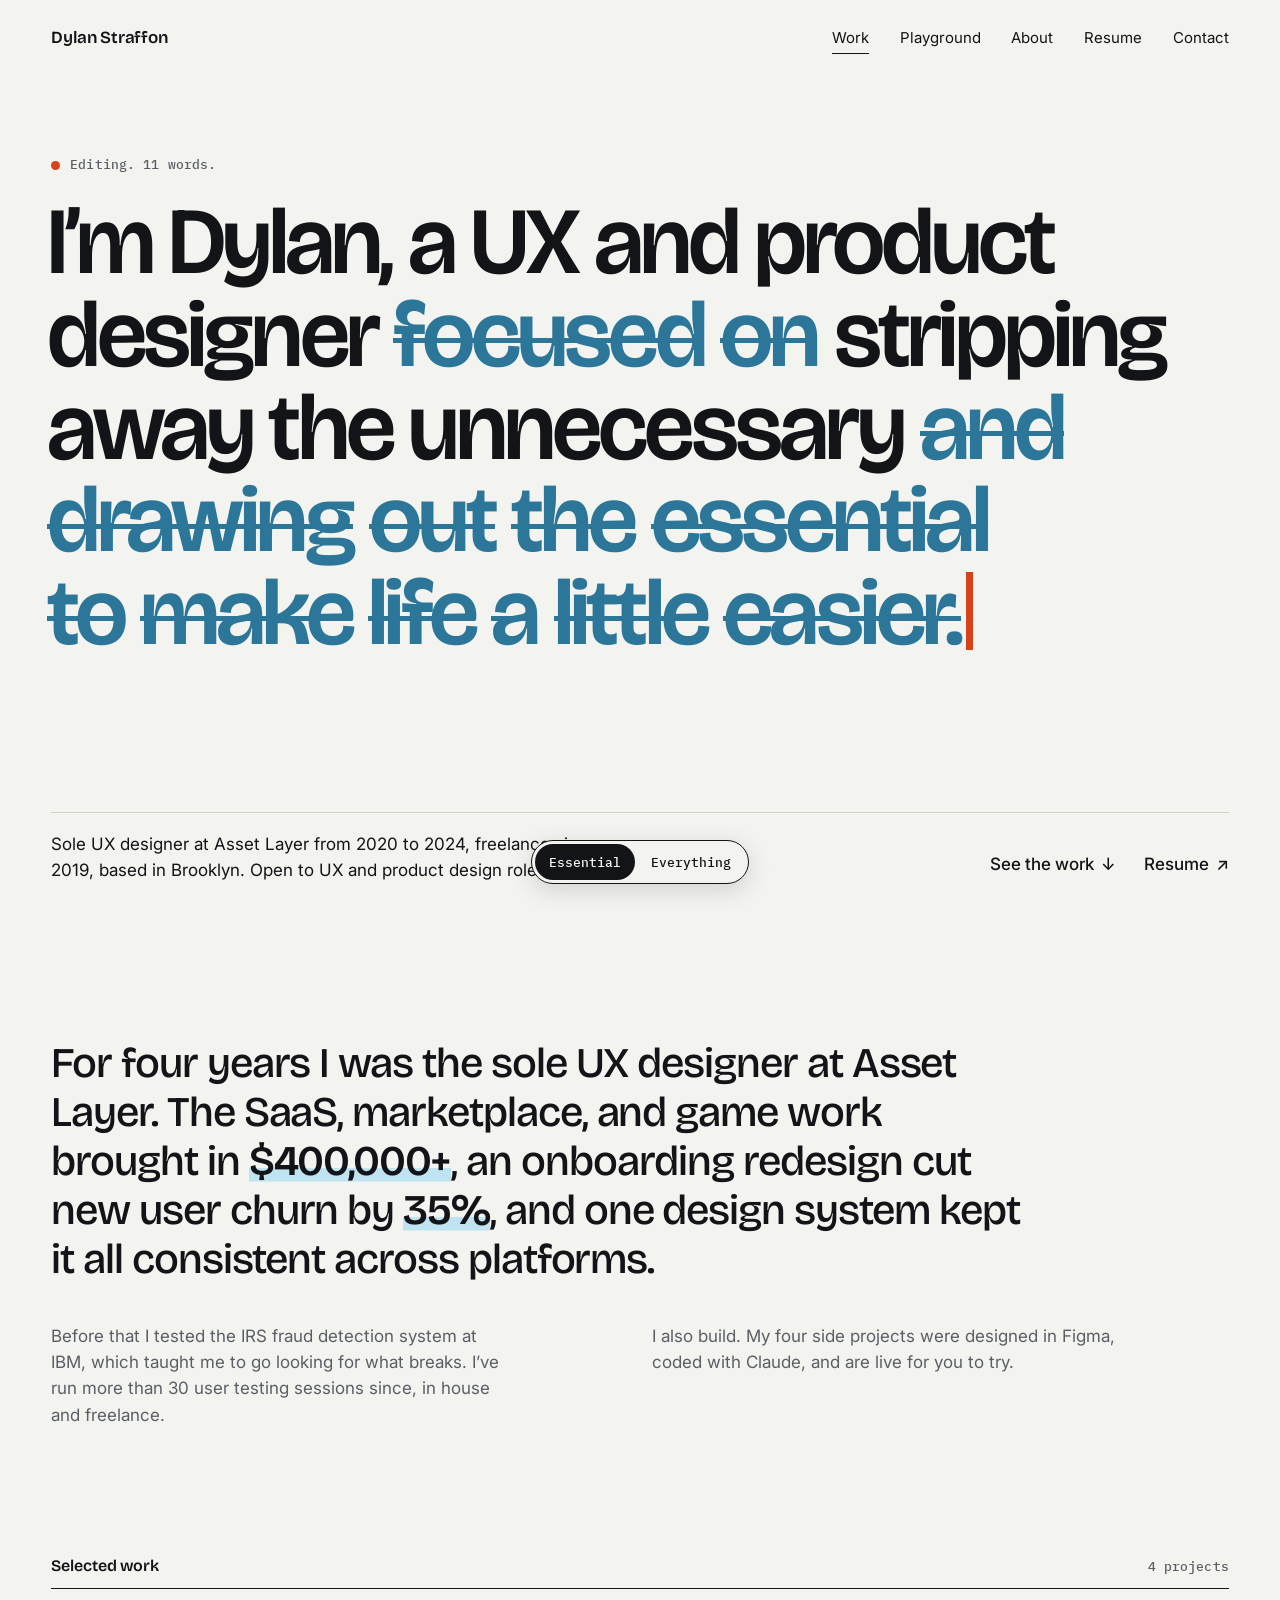
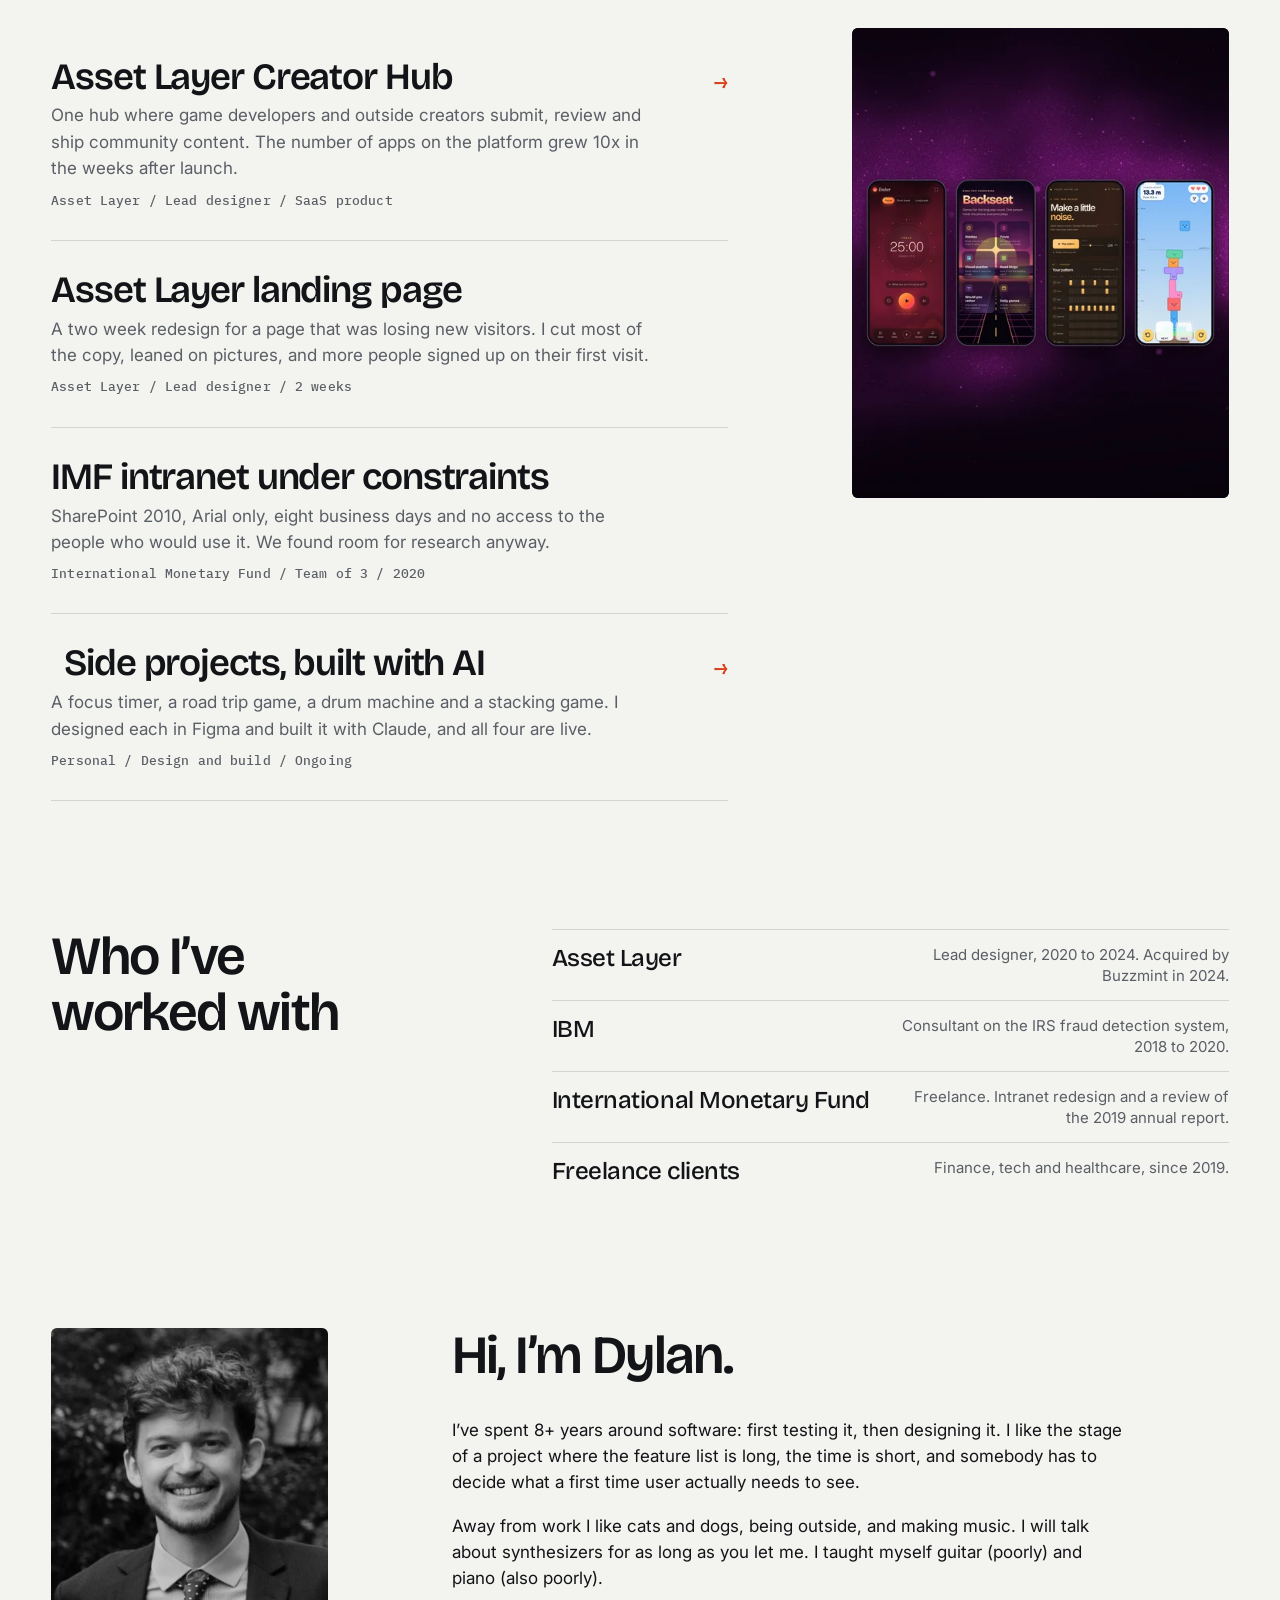
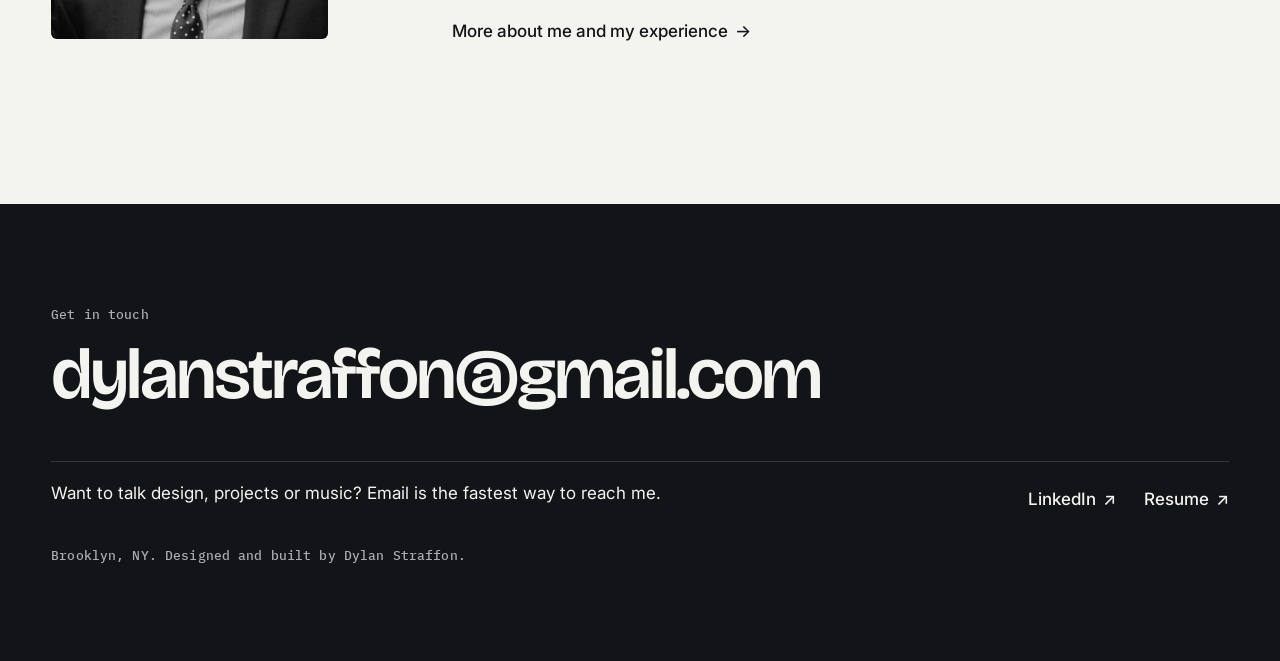
==== commit 5563a706: "Apply humanizer copy fixes Dylan approved Sole UX designer in the home hero, Lead designer as the ro" ====
--- a/index.html
+++ b/index.html
@@ -40,7 +40,7 @@
     <h1 class="hero-line"><span class="w">I’m</span> <span class="w">Dylan,</span> <span class="w">a</span> <span class="w">UX</span> <span class="w">and</span> <span class="w">product</span> <span class="w">designer</span> <span class="w cut" aria-hidden="true">focused</span> <span class="w cut" aria-hidden="true">on</span> <span class="w">stripping</span> <span class="w">away</span> <span class="w">the</span> <span class="w">unnecessary<span class="dot-short">.</span></span> <span class="w cut" aria-hidden="true">and</span> <span class="w cut" aria-hidden="true">drawing</span> <span class="w cut" aria-hidden="true">out</span> <span class="w cut" aria-hidden="true">the</span> <span class="w cut" aria-hidden="true">essential</span> <span class="w cut" aria-hidden="true">to</span> <span class="w cut" aria-hidden="true">make</span> <span class="w cut" aria-hidden="true">life</span> <span class="w cut" aria-hidden="true">a</span> <span class="w cut" aria-hidden="true">little</span> <span class="w cut" aria-hidden="true">easier.</span><span class="caret" aria-hidden="true"></span></h1>
   </div>
   <div class="hero-foot">
-    <p>Founding designer at Asset Layer from 2020 to 2024, freelance since 2019, based in Brooklyn. Open to UX and product design roles.</p>
+    <p>Sole UX designer at Asset Layer from 2020 to 2024, freelance since 2019, based in Brooklyn. Open to UX and product design roles.</p>
     <div class="links"><a class="lk down" href="#work">See the work <span class="ar" aria-hidden="true">↓</span></a><a class="lk" href="https://drive.google.com/file/d/1WEjNAvvvb3r5d7Brk03BjblXCN2HUyRD/view?usp=sharing" target="_blank" rel="noopener">Resume <span class="ar" aria-hidden="true">↗</span></a></div>
   </div>
 </section>
@@ -49,7 +49,7 @@
   <div class="grid">
     <p class="rv">For four years I was the sole UX designer at Asset Layer. The SaaS, marketplace, and game work brought in <b>$400,000+</b>, an onboarding redesign cut new user churn by <b>35%</b>, and one design system kept it all consistent across platforms.</p>
     <p class="aside rv">Before that I tested the IRS fraud detection system at IBM, which taught me to go looking for what breaks. I’ve run more than 30 user testing sessions since, in house and freelance.</p>
-    <p class="aside rv">I also build. The four projects further down were designed in Figma, coded with Claude, and are live for you to try.</p>
+    <p class="aside rv">I also build. My four side projects were designed in Figma, coded with Claude, and are live for you to try.</p>
   </div>
 </section>
 
@@ -66,7 +66,7 @@
       <li class="work-item"><a href="landing-page.html">
         <span class="thumb cover" style="background:#071233"><img src="images/home/tile-landing-page-1050.webp" srcset="images/home/tile-landing-page-1050.webp 1050w, images/home/tile-landing-page.webp 2098w" sizes="(max-width:860px) 100vw, 66vw" width="2098" height="1218" alt="Redesigned Asset Layer landing page on a desktop monitor, with a laptop beside it showing a feature section" loading="lazy" decoding="async"></span>
         <h3>Asset Layer landing page</h3><span class="ar" aria-hidden="true">→</span>
-        <p>A two week redesign for a page that was losing new visitors. Less copy, more picture, and more people signing up on their first visit.</p>
+        <p>A two week redesign for a page that was losing new visitors. I cut most of the copy, leaned on pictures, and more people signed up on their first visit.</p>
         <span class="meta mono">Asset Layer / Lead designer / 2 weeks</span>
       </a></li>
       <li class="work-item"><a href="imf.html">
@@ -95,7 +95,7 @@
   <div class="clients">
     <h2 class="big rv" id="who-h">Who I’ve worked with</h2>
     <ul class="rv">
-      <li>Asset Layer <span>Lead UX designer, 2020 to 2024. Acquired by Buzzmint in 2024.</span></li>
+      <li>Asset Layer <span>Lead designer, 2020 to 2024. Acquired by Buzzmint in 2024.</span></li>
       <li>IBM <span>Consultant on the IRS fraud detection system, 2018 to 2020.</span></li>
       <li>International Monetary Fund <span>Freelance. Intranet redesign and a review of the 2019 annual report.</span></li>
       <li>Freelance clients <span>Finance, tech and healthcare, since 2019.</span></li>
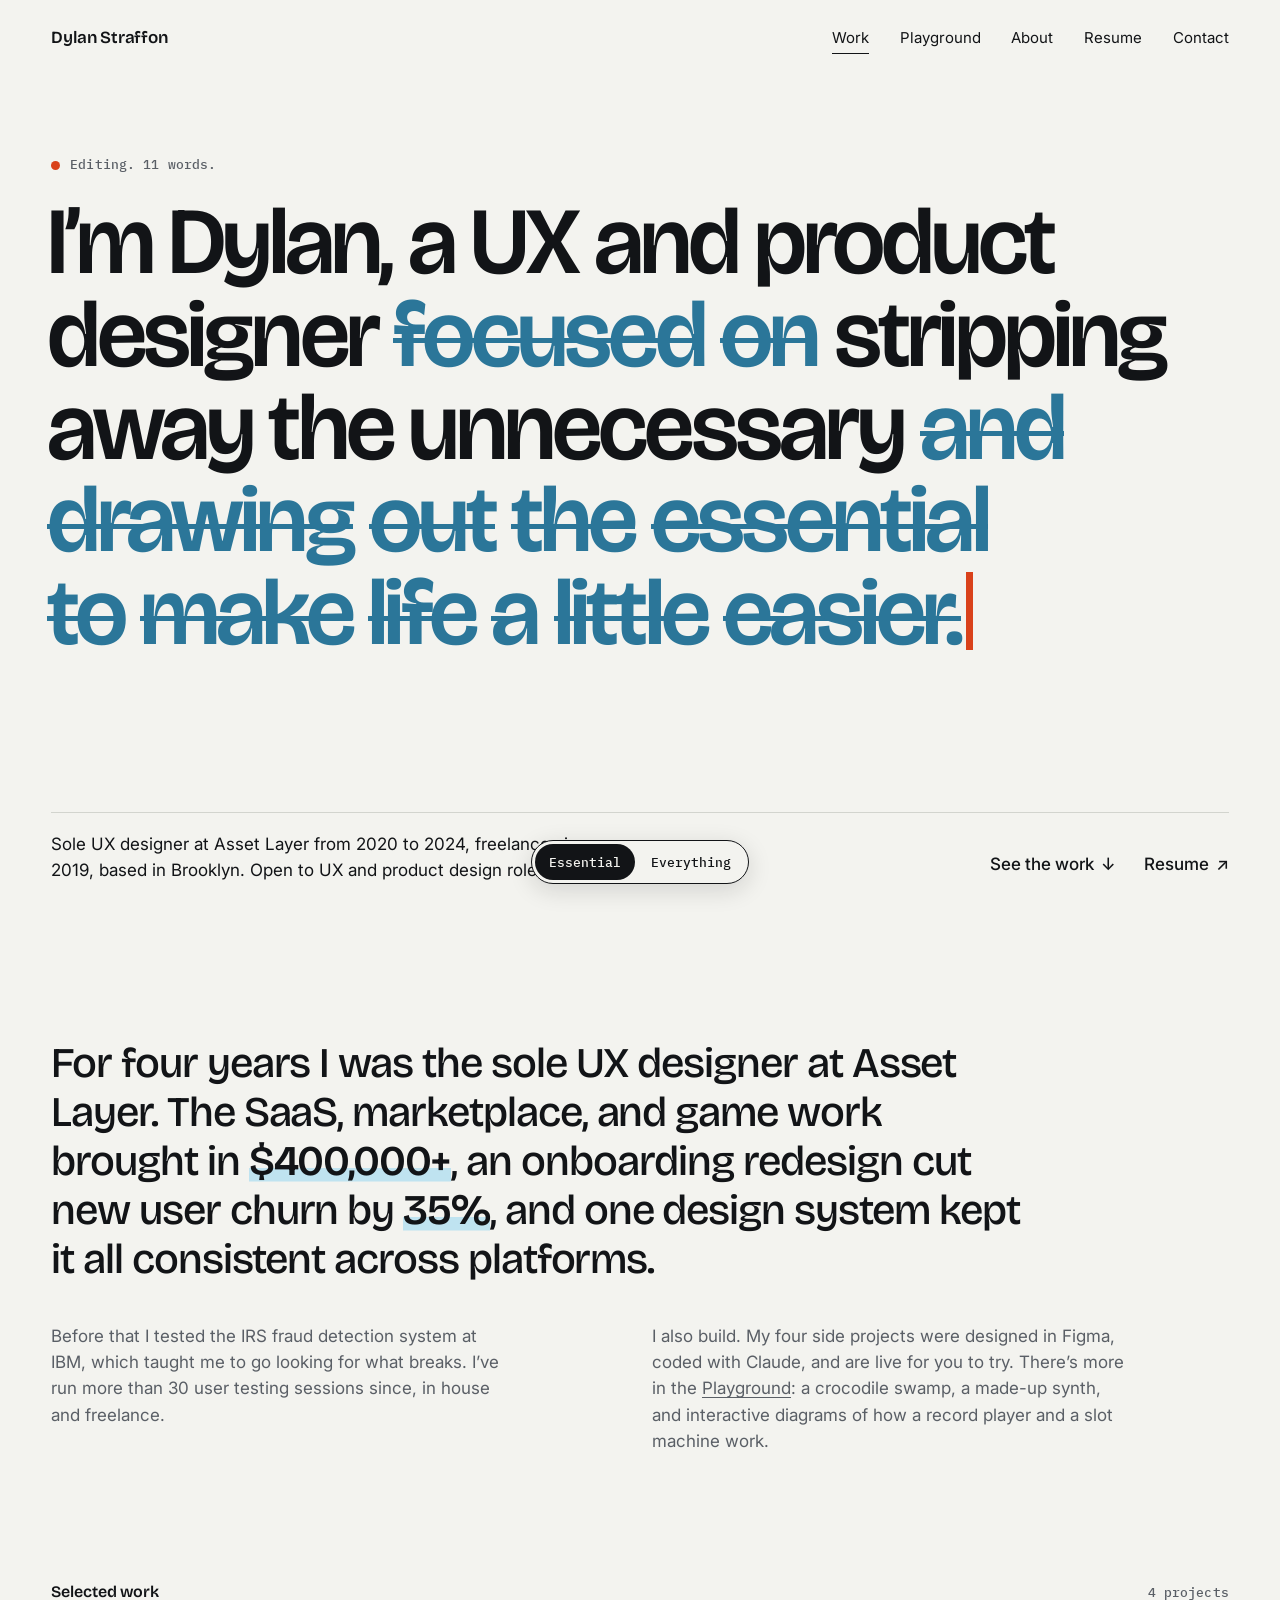
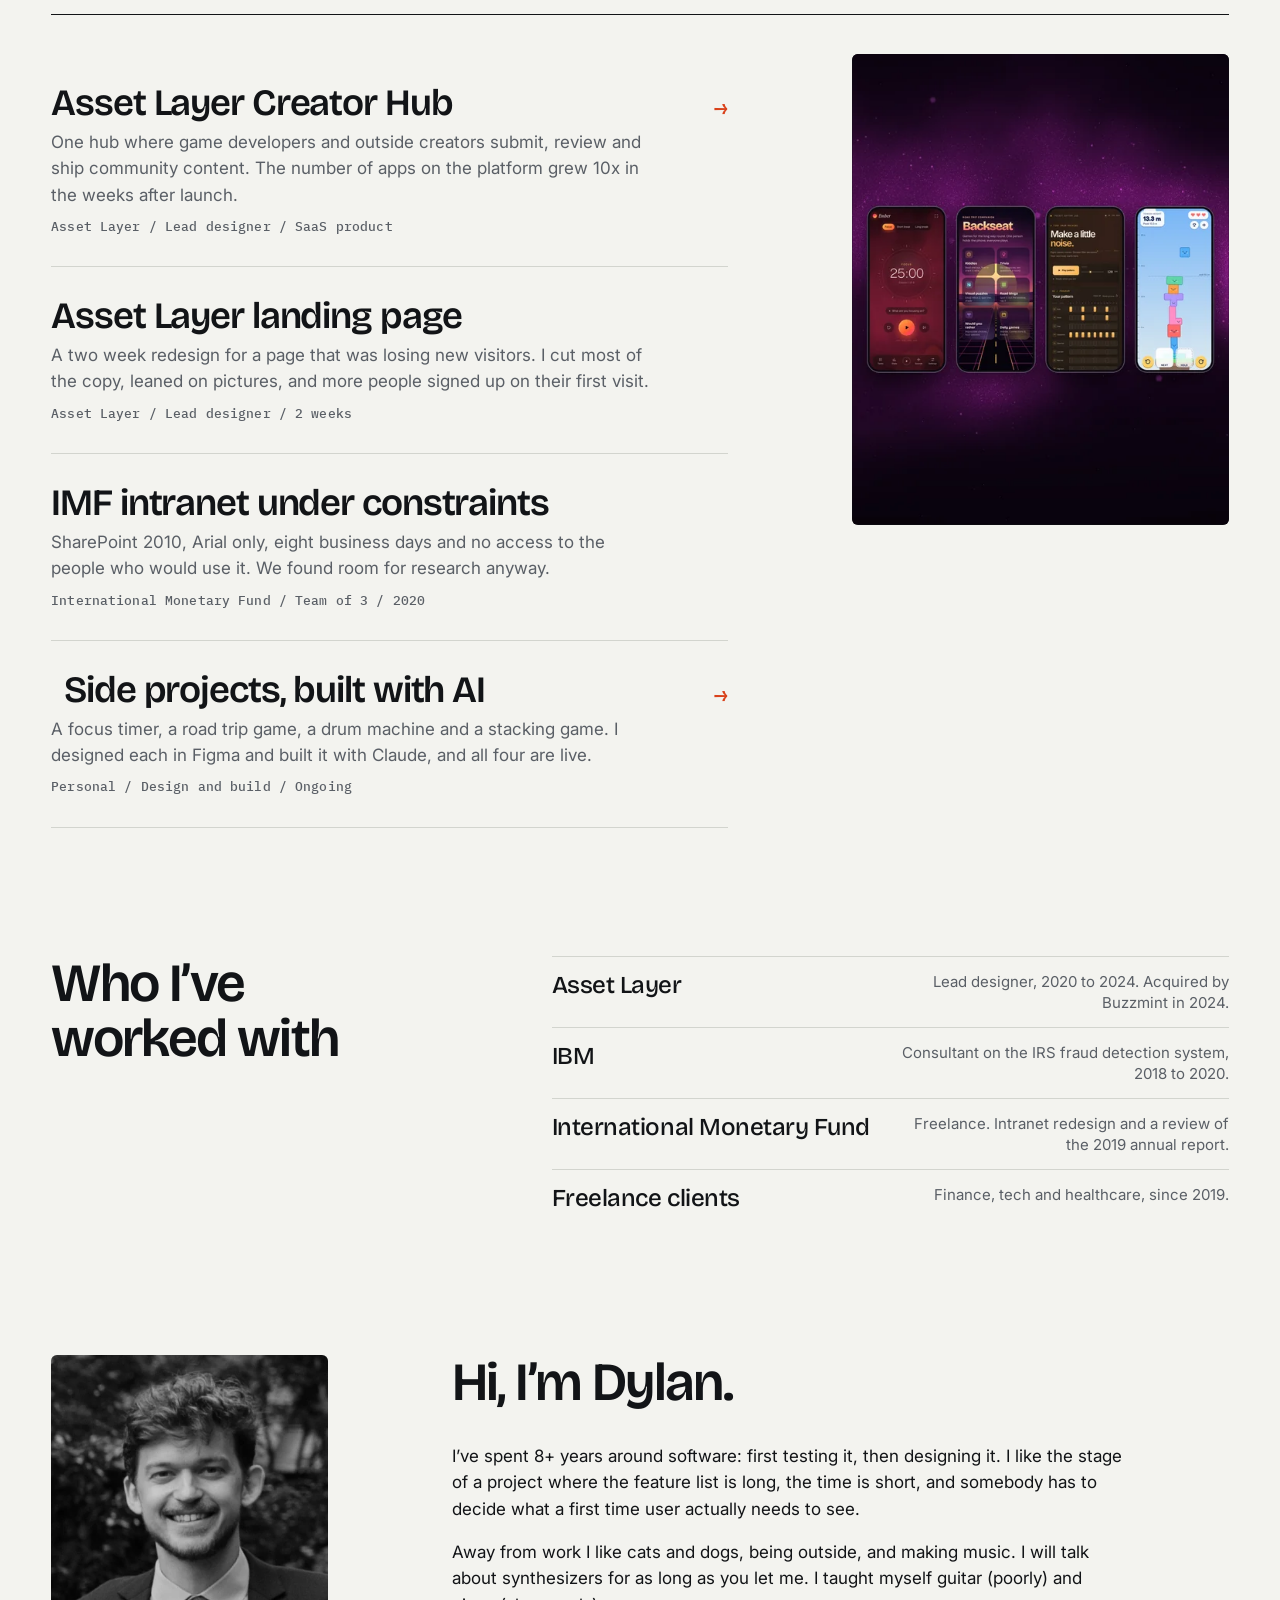
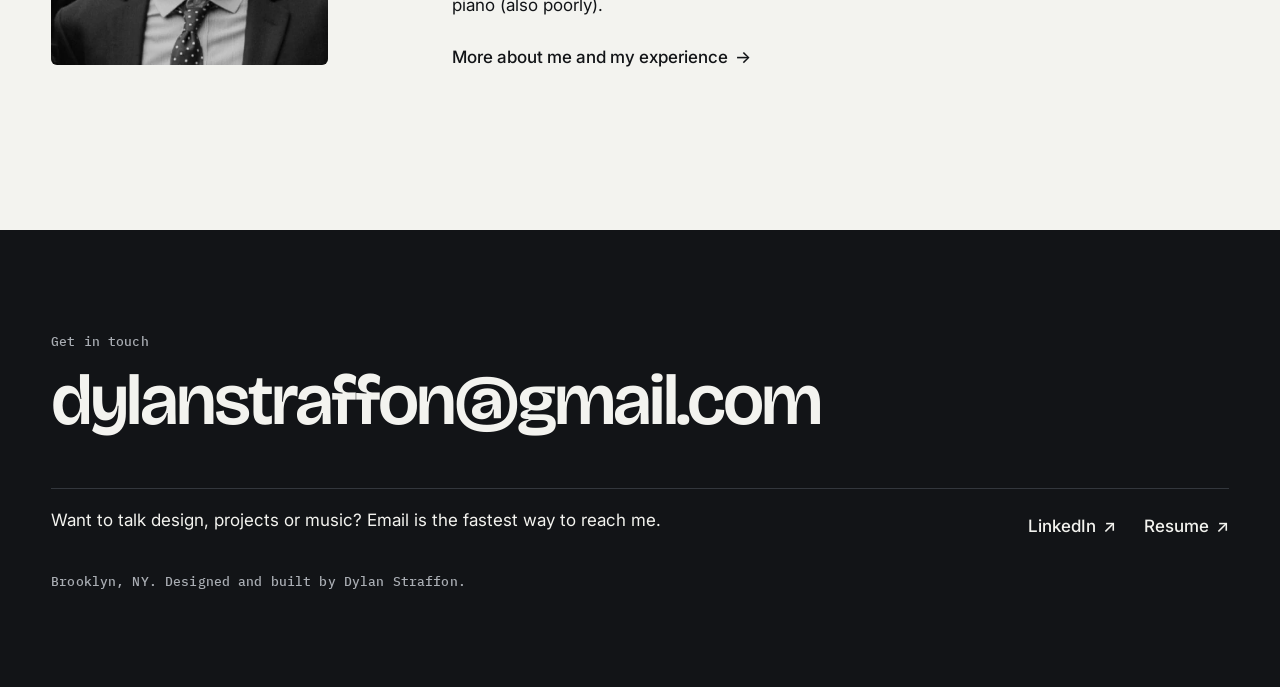
==== commit 645eeff1: "Point to the Playground from the home page summary Co-Authored-By: Claude Opus 5.5 <noreply@anthropi" ====
--- a/index.html
+++ b/index.html
@@ -49,7 +49,7 @@
   <div class="grid">
     <p class="rv">For four years I was the sole UX designer at Asset Layer. The SaaS, marketplace, and game work brought in <b>$400,000+</b>, an onboarding redesign cut new user churn by <b>35%</b>, and one design system kept it all consistent across platforms.</p>
     <p class="aside rv">Before that I tested the IRS fraud detection system at IBM, which taught me to go looking for what breaks. I’ve run more than 30 user testing sessions since, in house and freelance.</p>
-    <p class="aside rv">I also build. My four side projects were designed in Figma, coded with Claude, and are live for you to try.</p>
+    <p class="aside rv">I also build. My four side projects were designed in Figma, coded with Claude, and are live for you to try. There’s more in the <a href="playground.html">Playground</a>: a crocodile swamp, a made-up synth, and interactive diagrams of how a record player and a slot machine work.</p>
   </div>
 </section>
 
--- a/styles.css
+++ b/styles.css
@@ -73,6 +73,7 @@
 .statement b{font-weight:600;background:linear-gradient(var(--blue-soft),var(--blue-soft)) no-repeat 0 88%/100% .32em}
 .statement .aside{grid-column:1/span 5;margin-top:clamp(24px,3vw,44px);font:400 1.0625rem/1.55 var(--body);letter-spacing:0;color:var(--muted)}
 .statement .aside + .aside{grid-column:7/span 5}
+.statement .aside a{text-decoration:underline;text-underline-offset:3px;text-decoration-thickness:1px}
 
 /* Work index */
 .work{display:grid;grid-template-columns:repeat(12,minmax(0,1fr));column-gap:var(--gap)}
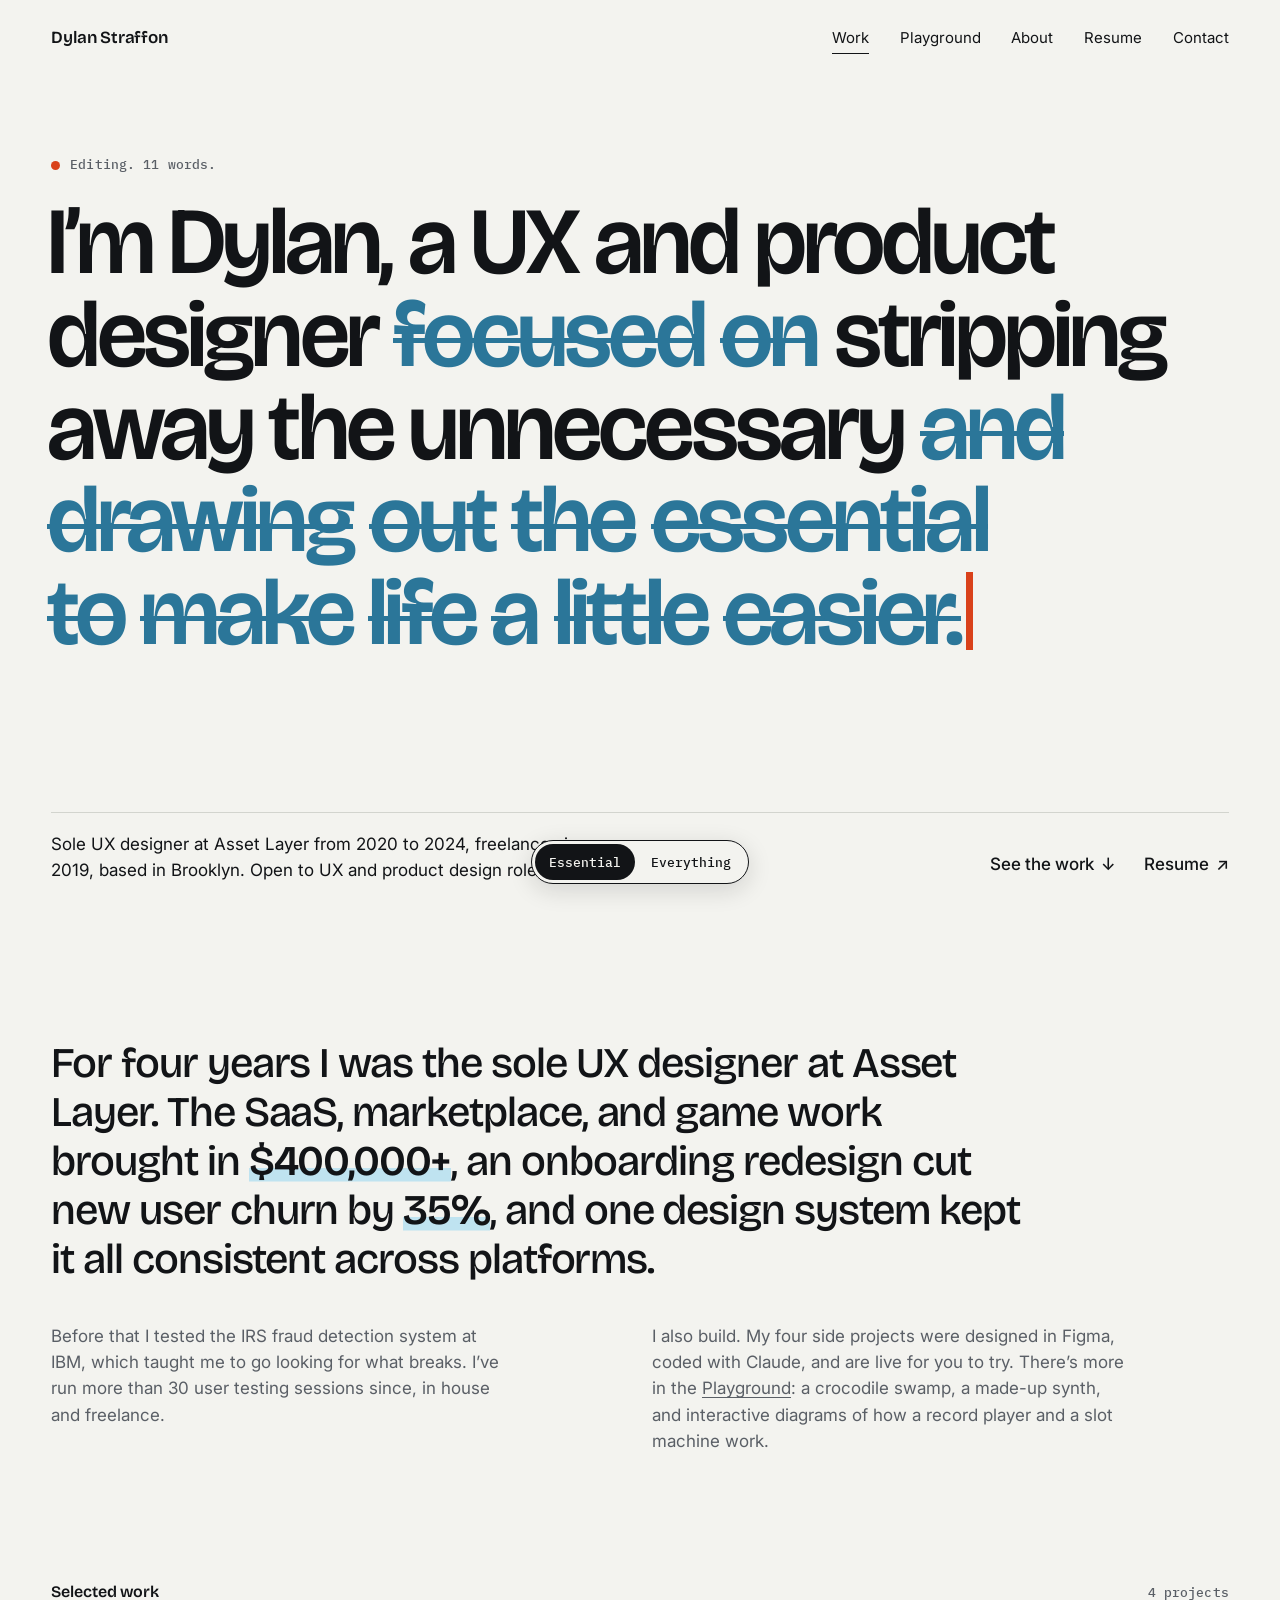
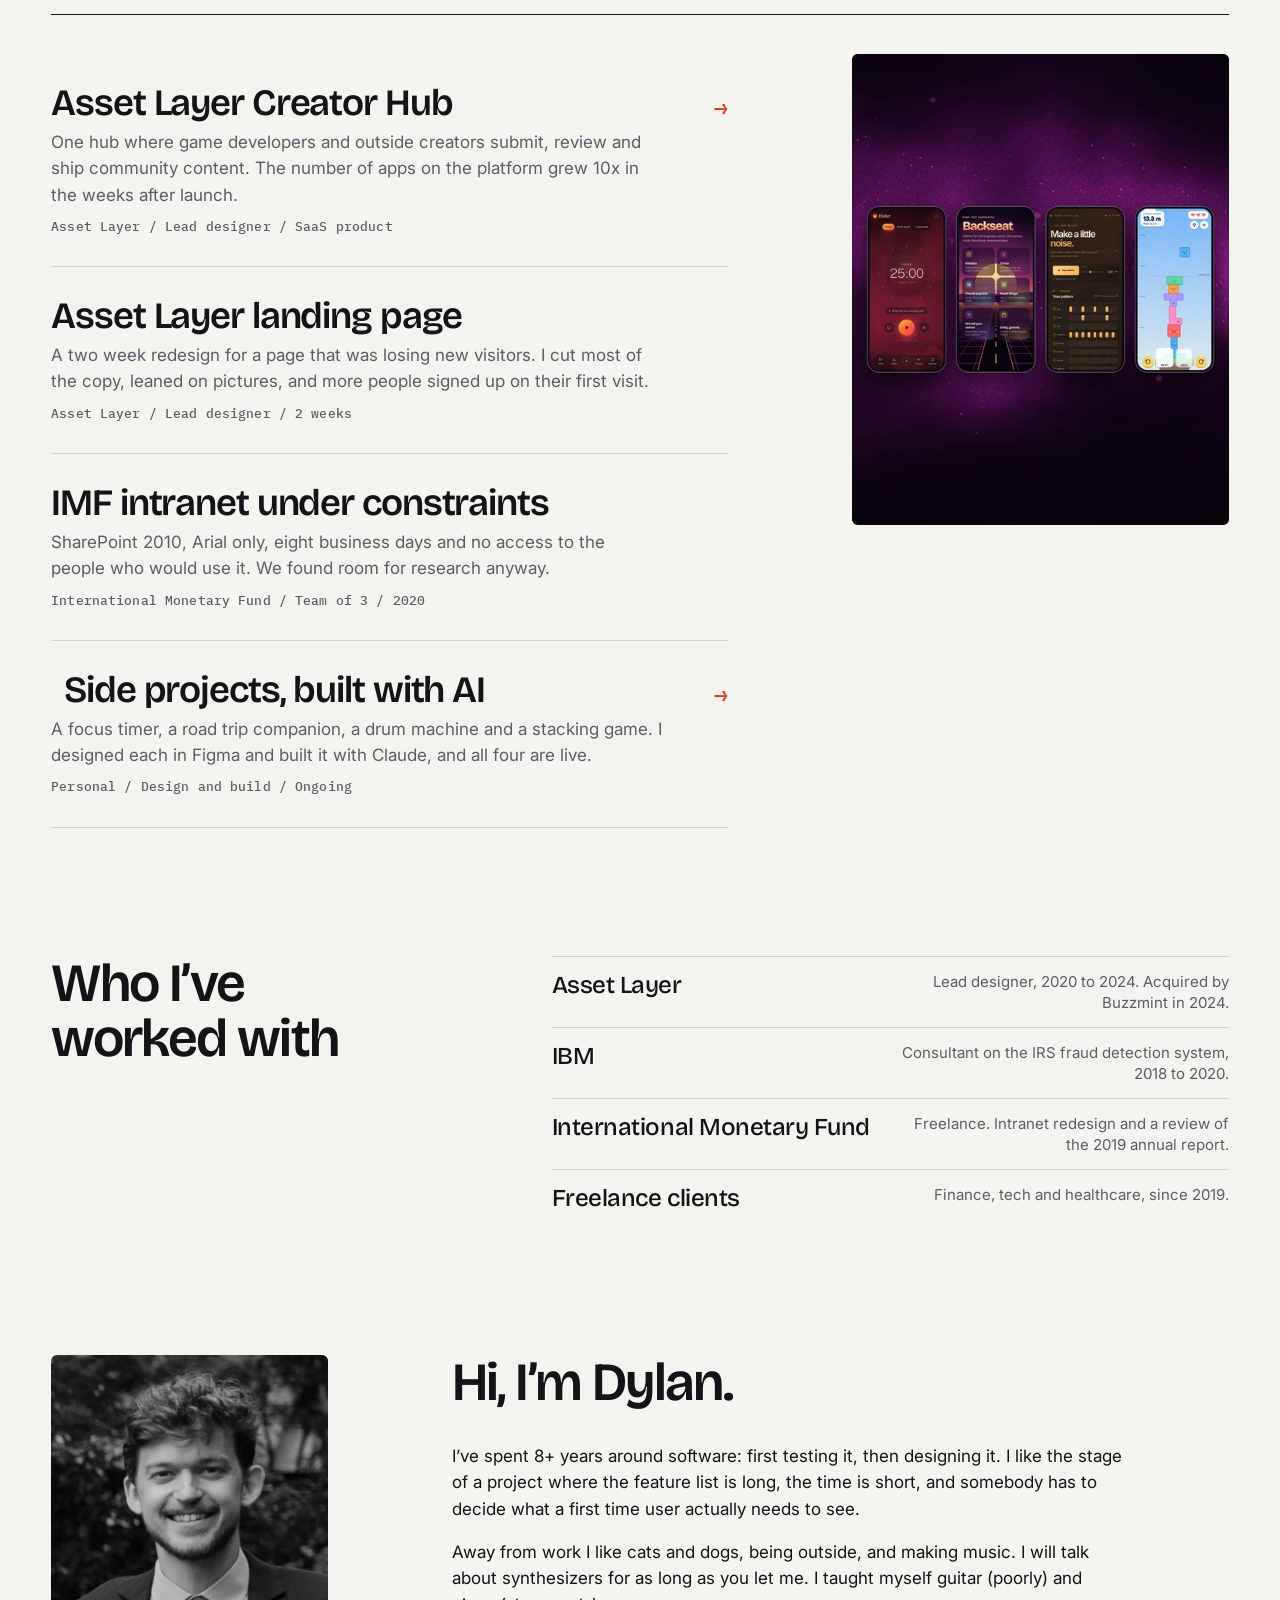
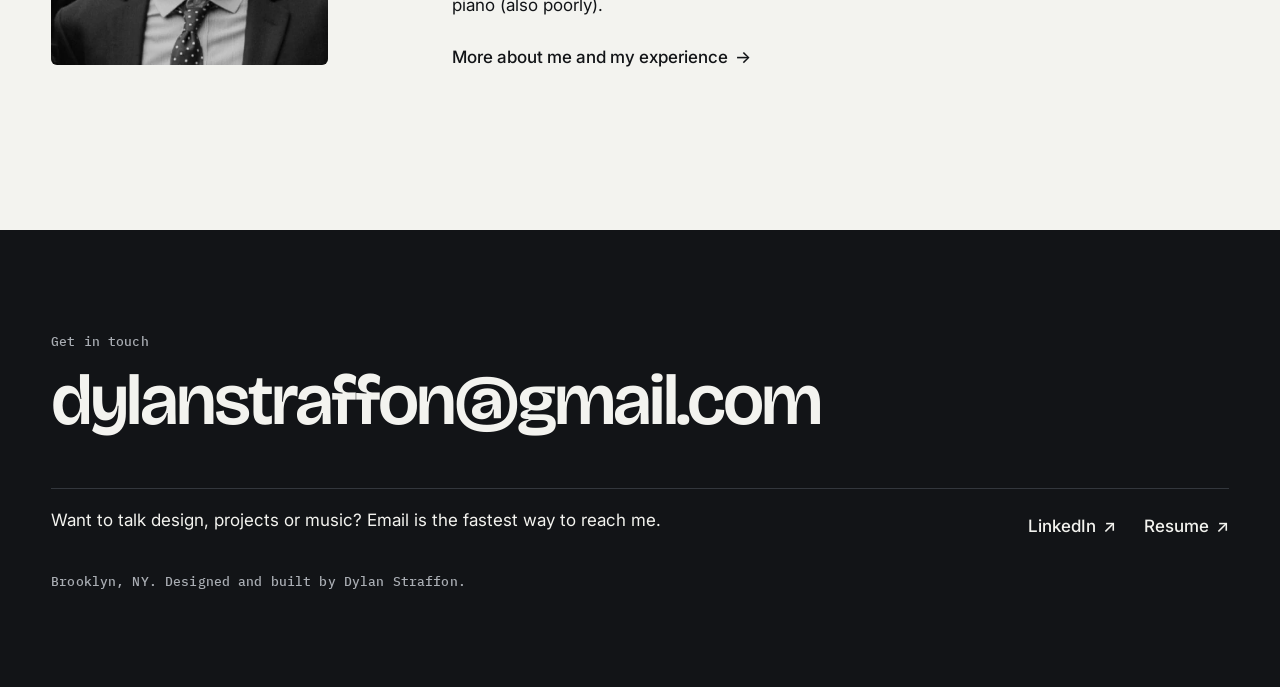
==== commit bbafd4a6: "Call Backseat a road trip companion on the home page Co-Authored-By: Claude Opus 5.5 <noreply@anthro" ====
--- a/index.html
+++ b/index.html
@@ -58,27 +58,27 @@
   <div class="work">
     <ul class="work-list">
       <li class="work-item on"><a href="creator-hub.html">
-        <span class="thumb cover" style="background:#0A1E22"><img src="images/home/tile-creator-hub-1050.webp" srcset="images/home/tile-creator-hub-1050.webp 1050w, images/home/tile-creator-hub.webp 2098w" sizes="(max-width:860px) 100vw, 66vw" width="2098" height="1218" alt="Creator Hub dashboard on a laptop, with a list of apps, a revenue chart and collection stats" loading="lazy" decoding="async"></span>
+        <span class="thumb cover" style="background:#0A1E22"><img src="images/home/tile-creator-hub-mobile-700.webp" srcset="images/home/tile-creator-hub-mobile-700.webp 700w, images/home/tile-creator-hub-mobile.webp 1040w" sizes="calc(100vw - 40px)" width="1040" height="650" alt="Creator Hub dashboard on a laptop, with a list of apps, a revenue chart and collection stats" loading="lazy" decoding="async"></span>
         <h3>Asset Layer Creator Hub</h3><span class="ar" aria-hidden="true">→</span>
         <p>One hub where game developers and outside creators submit, review and ship community content. The number of apps on the platform grew 10x in the weeks after launch.</p>
         <span class="meta mono">Asset Layer / Lead designer / SaaS product</span>
       </a></li>
       <li class="work-item"><a href="landing-page.html">
-        <span class="thumb cover" style="background:#071233"><img src="images/home/tile-landing-page-1050.webp" srcset="images/home/tile-landing-page-1050.webp 1050w, images/home/tile-landing-page.webp 2098w" sizes="(max-width:860px) 100vw, 66vw" width="2098" height="1218" alt="Redesigned Asset Layer landing page on a desktop monitor, with a laptop beside it showing a feature section" loading="lazy" decoding="async"></span>
+        <span class="thumb cover" style="background:#071233"><img src="images/home/tile-landing-page-mobile-700.webp" srcset="images/home/tile-landing-page-mobile-700.webp 700w, images/home/tile-landing-page-mobile.webp 1040w" sizes="calc(100vw - 40px)" width="1040" height="650" alt="Redesigned Asset Layer landing page on a desktop monitor, with a laptop beside it showing a feature section" loading="lazy" decoding="async"></span>
         <h3>Asset Layer landing page</h3><span class="ar" aria-hidden="true">→</span>
         <p>A two week redesign for a page that was losing new visitors. I cut most of the copy, leaned on pictures, and more people signed up on their first visit.</p>
         <span class="meta mono">Asset Layer / Lead designer / 2 weeks</span>
       </a></li>
       <li class="work-item"><a href="imf.html">
-        <span class="thumb cover" style="background:#04140A"><img src="images/home/tile-imf-1050.webp" srcset="images/home/tile-imf-1050.webp 1050w, images/home/tile-imf.webp 2098w" sizes="(max-width:860px) 100vw, 66vw" width="2098" height="1218" alt="Whiteboard of green marker sketches for the intranet's home, about, and news and events pages" loading="lazy" decoding="async"></span>
+        <span class="thumb cover" style="background:#04140A"><img src="images/home/tile-imf-mobile-700.webp" srcset="images/home/tile-imf-mobile-700.webp 700w, images/home/tile-imf-mobile.webp 1040w" sizes="calc(100vw - 40px)" width="1040" height="650" alt="Whiteboard of green marker sketches for the intranet's home, about, and news and events pages" loading="lazy" decoding="async"></span>
         <h3>IMF intranet under constraints</h3><span class="ar" aria-hidden="true">→</span>
         <p>SharePoint 2010, Arial only, eight business days and no access to the people who would use it. We found room for research anyway.</p>
         <span class="meta mono">International Monetary Fund / Team of 3 / 2020</span>
       </a></li>
       <li class="work-item"><a href="side-projects.html">
-        <span class="thumb cover" style="background:#1A0B22"><img src="images/home/tile-side-projects-1050.webp" srcset="images/home/tile-side-projects-1050.webp 1050w, images/home/tile-side-projects.webp 2098w" sizes="(max-width:860px) 100vw, 66vw" width="2098" height="1218" alt="Four phones showing Pomodoro Pal, Backseat, 808 Pocket and Wobble Tower" loading="lazy" decoding="async"></span>
+        <span class="thumb cover" style="background:#1A0B22"><img src="images/home/tile-side-projects-mobile-700.webp" srcset="images/home/tile-side-projects-mobile-700.webp 700w, images/home/tile-side-projects-mobile.webp 1040w" sizes="calc(100vw - 40px)" width="1040" height="650" alt="Four phones showing Pomodoro Pal, Backseat, 808 Pocket and Wobble Tower" loading="lazy" decoding="async"></span>
         <h3>Side projects, built with AI</h3><span class="ar" aria-hidden="true">→</span>
-        <p>A focus timer, a road trip game, a drum machine and a stacking game. I designed each in Figma and built it with Claude, and all four are live.</p>
+        <p>A focus timer, a road trip companion, a drum machine and a stacking game. I designed each in Figma and built it with Claude, and all four are live.</p>
         <span class="meta mono">Personal / Design and build / Ongoing</span>
       </a></li>
     </ul>
--- a/styles.css
+++ b/styles.css
@@ -260,10 +260,10 @@
 [data-detail="everything"] .dot-short,html.intro .dot-short{display:none}
 .chapter > .prose.sub{grid-column:5/span 7;margin-top:clamp(28px,4vw,56px)}
 .prose.sub h3:first-child{margin-top:0}
-.chapter > figure.phone{grid-column:5/span 3}
+.chapter > figure.phone{grid-column:5/span 4}
 @media (max-width:860px){
   .chapter > .prose.sub{grid-column:1/-1}
-  .chapter > figure.phone{grid-column:1/span 8}
+  .chapter > figure.phone{grid-column:1/span 10}
 }
 .detail{right:50%;transform:translateX(50%)}
 .work-stage .pane{padding:6%}
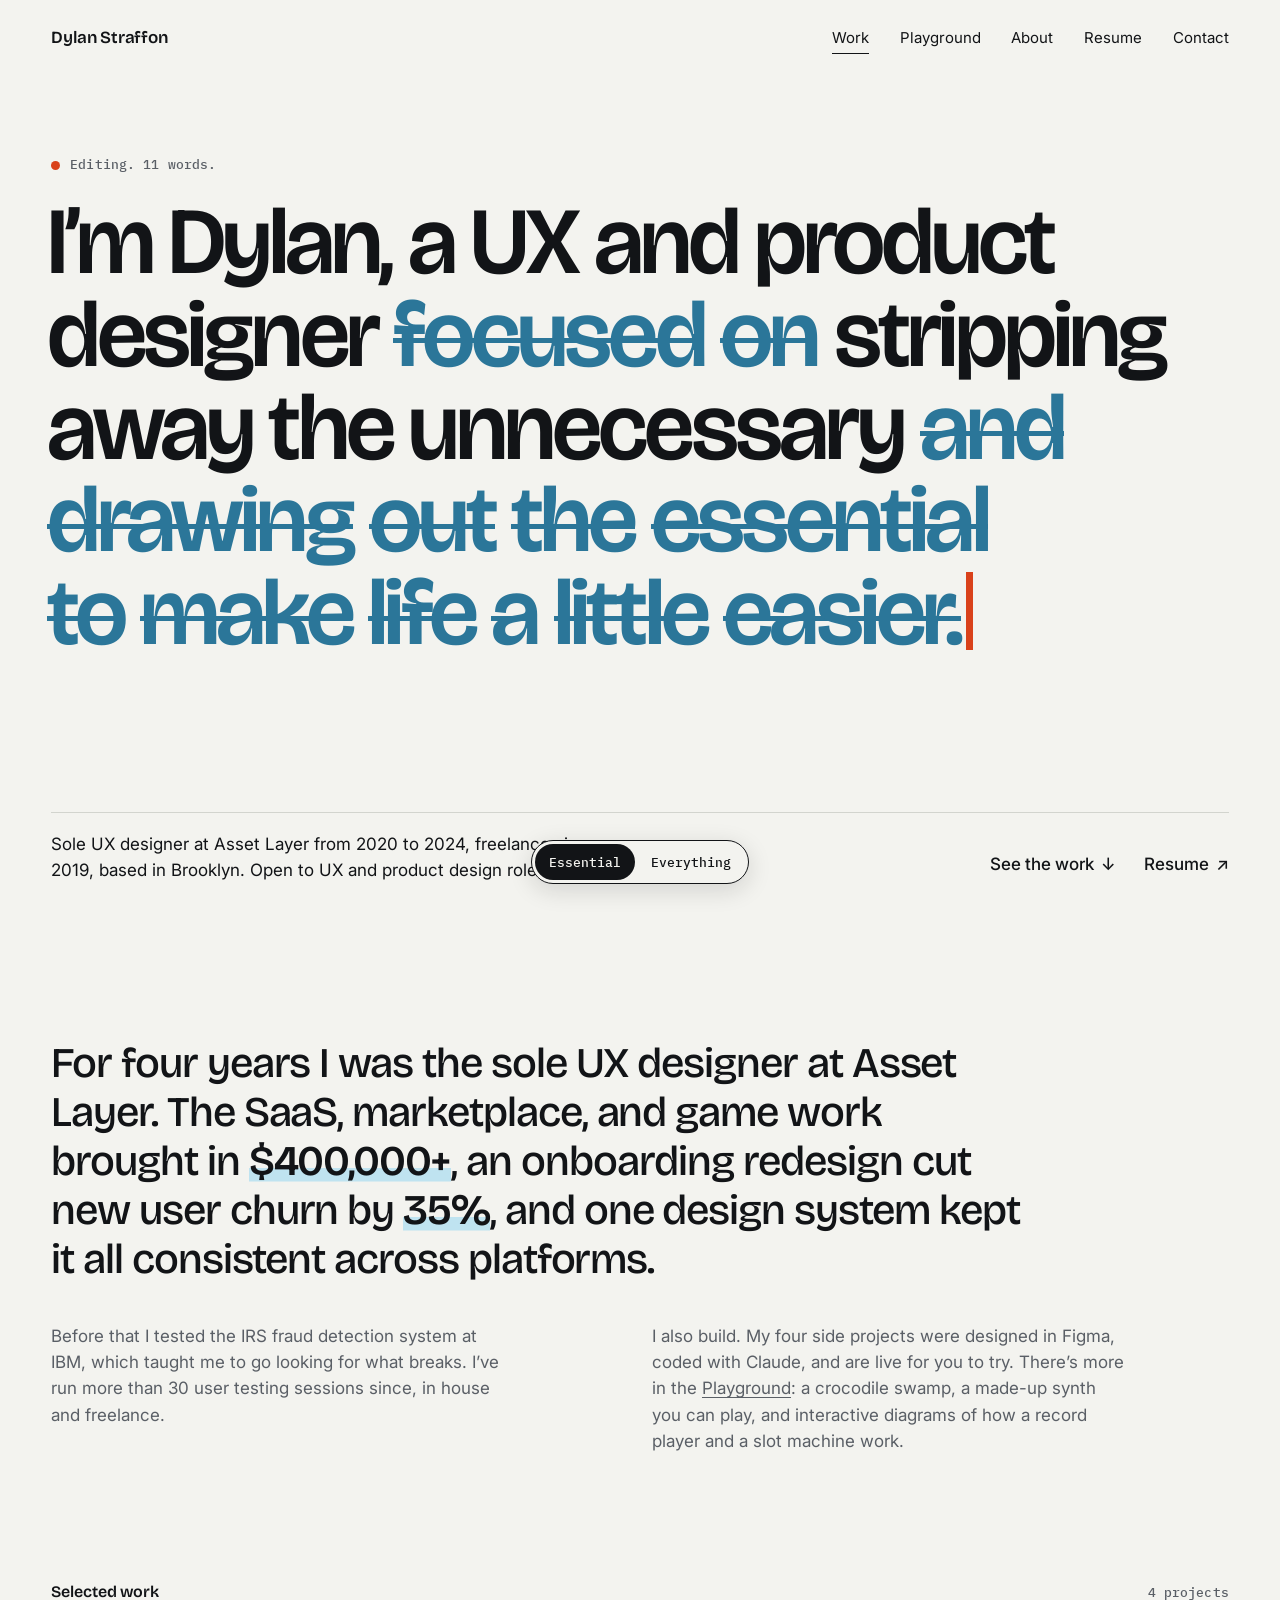
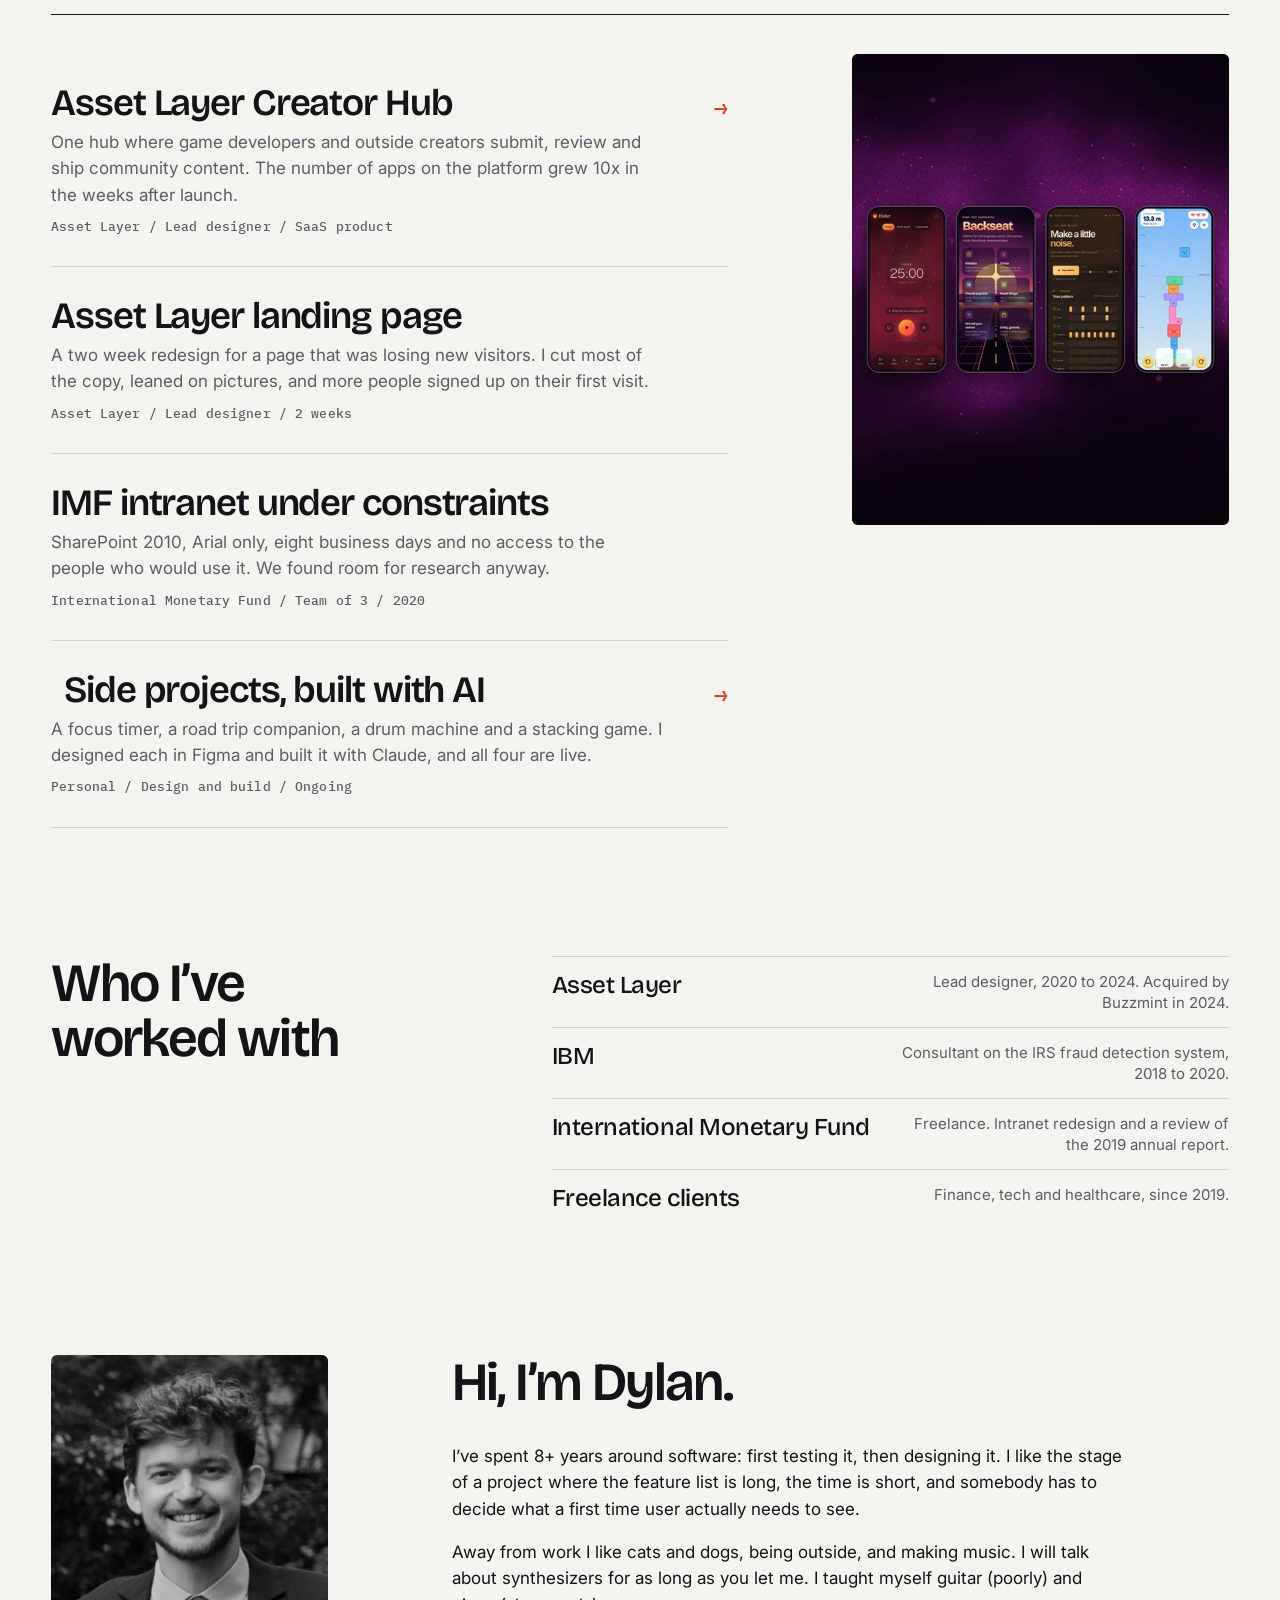
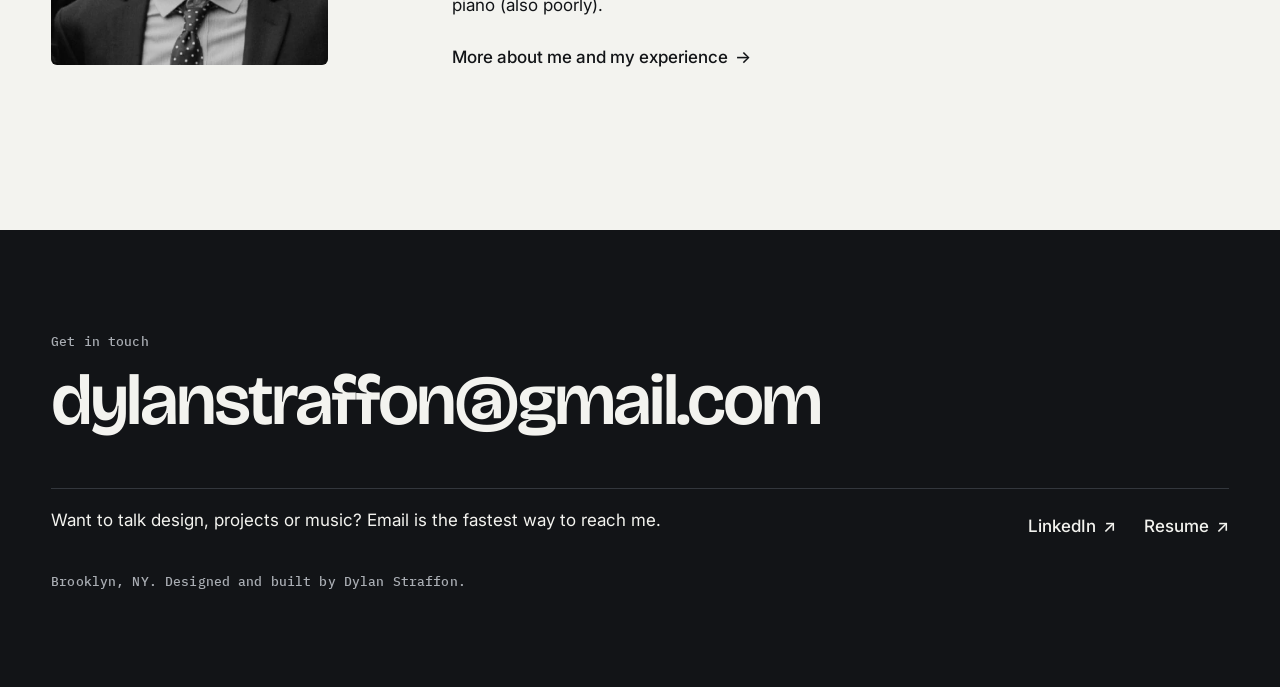
==== commit ed32f844: "Update Spell Speaker² to the playable polyphonic version Recopy playground/spell-speaker.html from d" ====
--- a/index.html
+++ b/index.html
@@ -49,7 +49,7 @@
   <div class="grid">
     <p class="rv">For four years I was the sole UX designer at Asset Layer. The SaaS, marketplace, and game work brought in <b>$400,000+</b>, an onboarding redesign cut new user churn by <b>35%</b>, and one design system kept it all consistent across platforms.</p>
     <p class="aside rv">Before that I tested the IRS fraud detection system at IBM, which taught me to go looking for what breaks. I’ve run more than 30 user testing sessions since, in house and freelance.</p>
-    <p class="aside rv">I also build. My four side projects were designed in Figma, coded with Claude, and are live for you to try. There’s more in the <a href="playground.html">Playground</a>: a crocodile swamp, a made-up synth, and interactive diagrams of how a record player and a slot machine work.</p>
+    <p class="aside rv">I also build. My four side projects were designed in Figma, coded with Claude, and are live for you to try. There’s more in the <a href="playground.html">Playground</a>: a crocodile swamp, a made-up synth you can play, and interactive diagrams of how a record player and a slot machine work.</p>
   </div>
 </section>
 
--- a/styles.css
+++ b/styles.css
@@ -287,6 +287,7 @@
 .toy-body{margin-top:16px}
 .toy h2{font:600 clamp(1.4rem,2.2vw,1.9rem)/1.08 var(--display);letter-spacing:-.025em;text-wrap:balance}
 .toy-body > p{margin-top:8px;color:var(--muted);max-width:34em}
+.toy-body > p.credit{margin-top:6px;font-size:.875rem}
 .toy .links{display:flex;gap:24px;margin-top:10px;flex-wrap:wrap}
 button.lk{border:0;background:none;padding-inline:0}
 .lk[hidden]{display:none}
